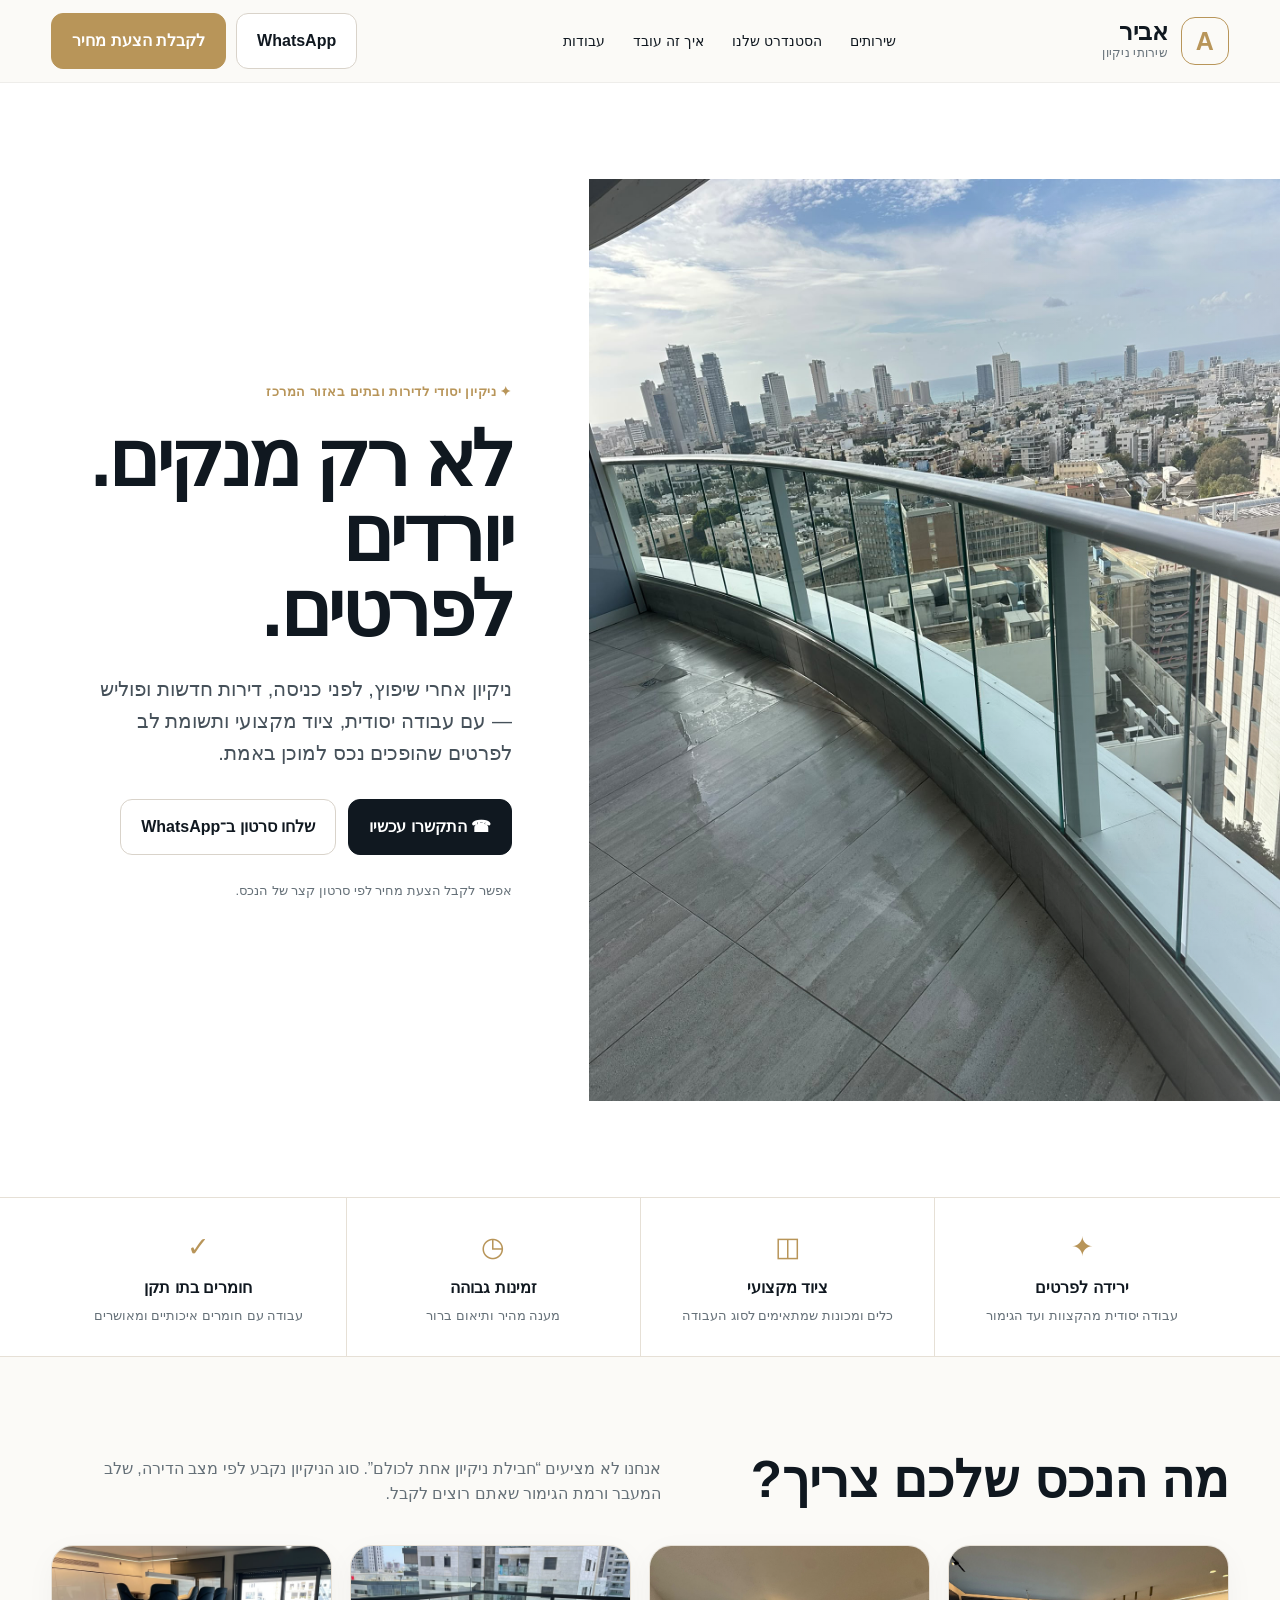
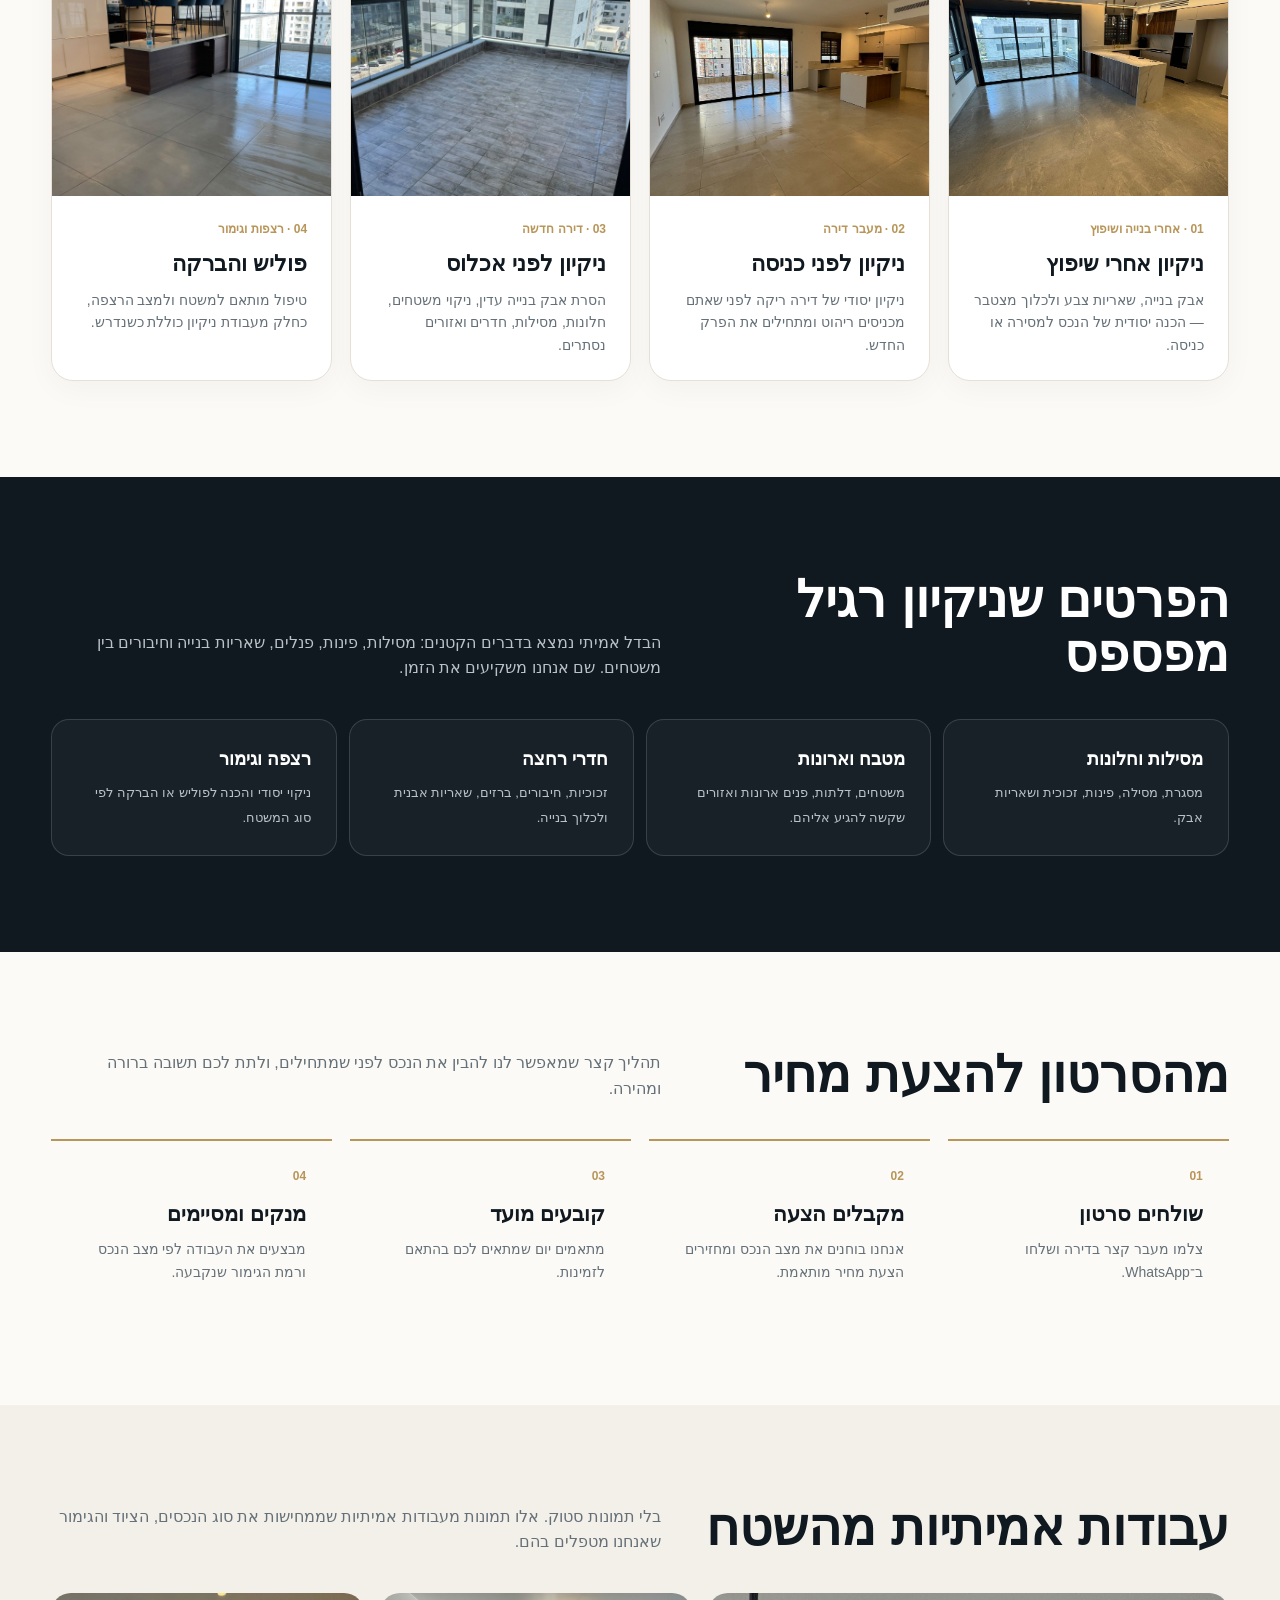
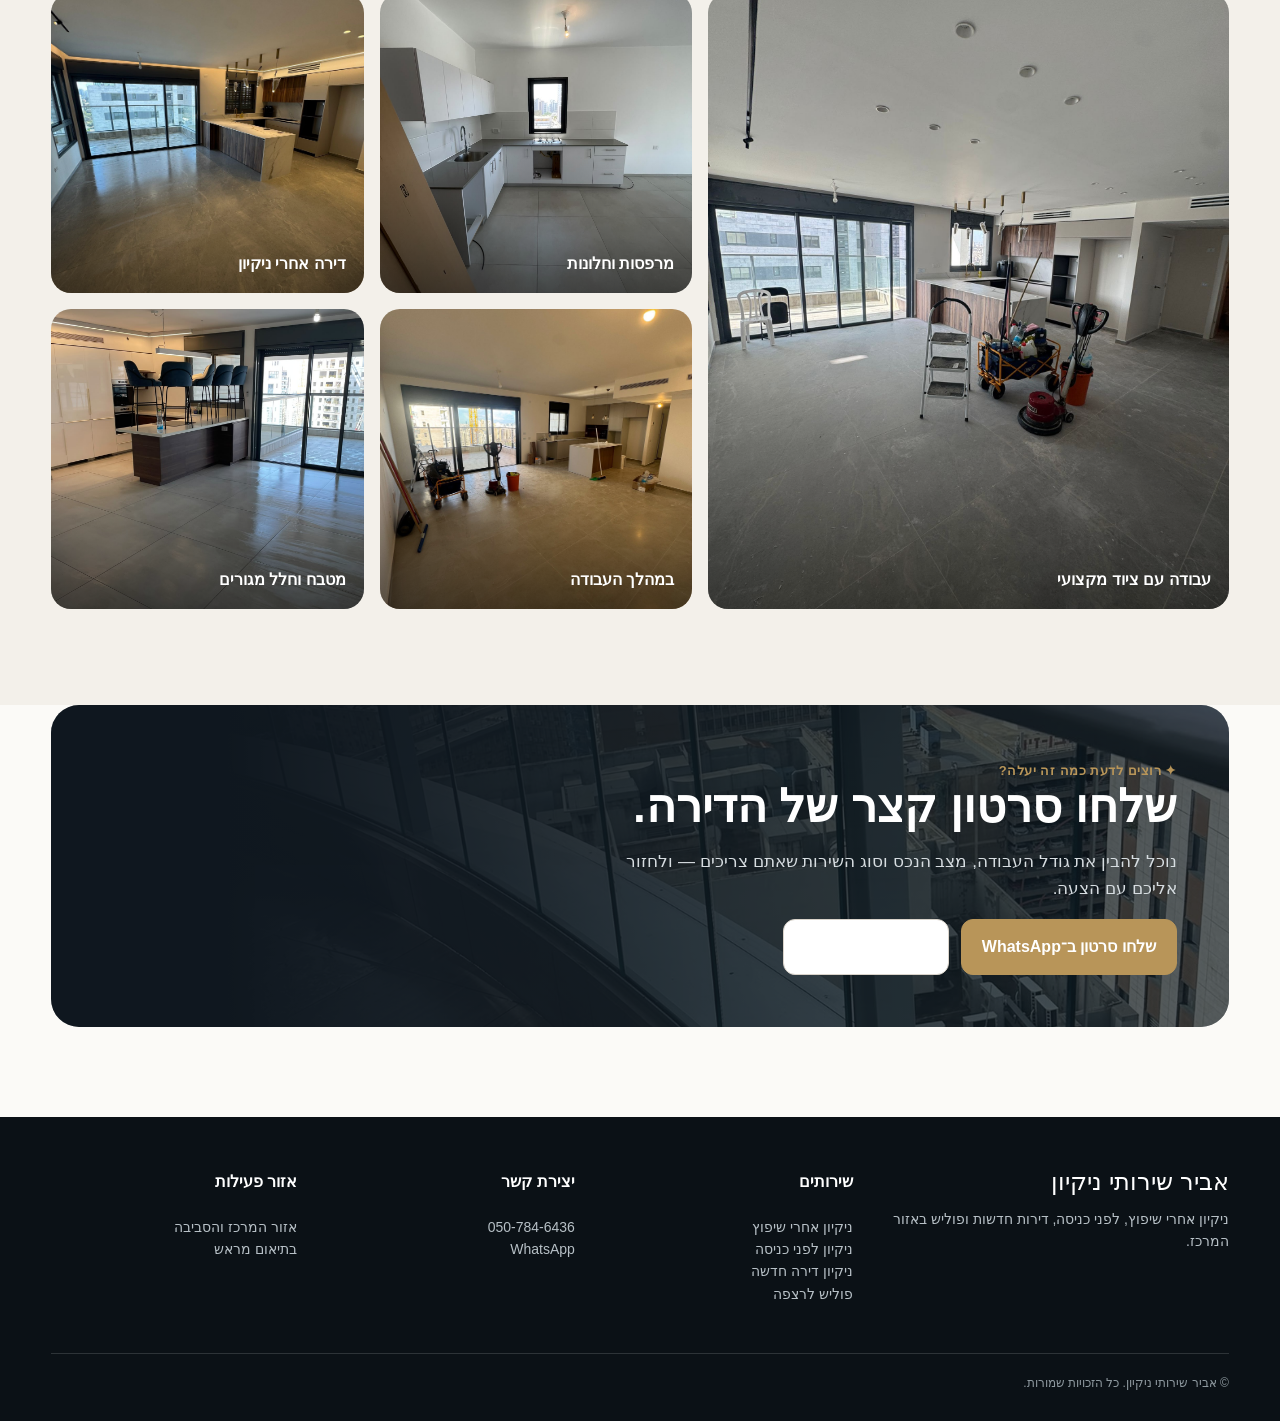
==== index.html @ 99d5434d "Add files via upload" ====
<!doctype html>
<html lang="he" dir="rtl">
<head>
<meta charset="utf-8">
<meta name="viewport" content="width=device-width, initial-scale=1">
<title>אביר שירותי ניקיון | ניקיון אחרי שיפוץ, לפני כניסה ופוליש</title>
<meta name="description" content="אביר שירותי ניקיון – ניקיון יסודי לדירות ובתים באזור המרכז. ניקיון אחרי שיפוץ, לפני כניסה, דירות חדשות ופוליש.">
<style>
:root {
  --ink:#101820;
  --muted:#657078;
  --sand:#b89559;
  --sand2:#d6bf92;
  --paper:#fbfaf7;
  --soft:#f3f0ea;
  --line:#e6e0d6;
  --white:#fff;
  --shadow:0 18px 50px rgba(15,24,32,.10);
  --radius:22px;
}
*{box-sizing:border-box}
html{scroll-behavior:smooth}
body{margin:0;font-family:Arial,"Noto Sans Hebrew",sans-serif;background:var(--paper);color:var(--ink);line-height:1.6}
a{color:inherit;text-decoration:none}
img{display:block;width:100%;height:100%;object-fit:cover}
.container{width:min(1180px,92%);margin:auto}
header{position:sticky;top:0;z-index:50;background:rgba(251,250,247,.94);backdrop-filter:blur(14px);border-bottom:1px solid rgba(0,0,0,.05)}
.nav{height:82px;display:flex;align-items:center;justify-content:space-between;gap:22px}
.brand{display:flex;align-items:center;gap:13px;font-weight:900}
.mark{width:48px;height:48px;border:1.5px solid var(--sand);border-radius:14px;display:grid;place-items:center;font-size:25px;color:var(--sand)}
.brand-title{font-size:24px;line-height:1.05}
.brand-sub{font-size:12px;color:var(--muted);font-weight:500;letter-spacing:.02em}
.links{display:flex;gap:28px;font-size:14px}
.actions{display:flex;gap:10px;align-items:center}
.btn{display:inline-flex;align-items:center;justify-content:center;gap:8px;padding:14px 20px;border-radius:12px;border:1px solid var(--ink);font-weight:800;transition:.2s;cursor:pointer}
.btn:hover{transform:translateY(-2px)}
.btn.dark{background:var(--ink);color:white}
.btn.gold{background:var(--sand);border-color:var(--sand);color:white}
.btn.light{background:white;border-color:#d9d3ca}
.hero{min-height:720px;display:grid;grid-template-columns:1.08fr .92fr;background:var(--white);overflow:hidden}
.hero-photo{position:relative;min-height:720px}
.hero-photo:after{content:"";position:absolute;inset:0;background:linear-gradient(90deg,transparent 55%,rgba(255,255,255,.25))}
.hero-copy{display:flex;align-items:center;padding:70px max(6vw,40px)}
.eyebrow{display:inline-flex;gap:8px;align-items:center;color:var(--sand);font-size:13px;font-weight:900;letter-spacing:.04em}
h1{font-size:clamp(48px,6vw,82px);line-height:.98;margin:18px 0 26px;letter-spacing:-.045em}
.hero-copy p{font-size:20px;color:#46515a;max-width:650px;margin-bottom:30px}
.hero-actions{display:flex;gap:12px;flex-wrap:wrap}
.micro{margin-top:26px;font-size:13px;color:var(--muted)}
.trust{background:white;border-top:1px solid var(--line);border-bottom:1px solid var(--line)}
.trust-grid{display:grid;grid-template-columns:repeat(4,1fr)}
.trust-item{padding:28px 22px;text-align:center;border-left:1px solid var(--line)}
.trust-item:last-child{border-left:0}
.icon{font-size:27px;color:var(--sand)}
.trust-item b{display:block;margin:6px 0 2px}
.trust-item span{font-size:13px;color:var(--muted)}
section{padding:96px 0}
.section-head{display:flex;justify-content:space-between;align-items:end;gap:30px;margin-bottom:38px}
.section-head h2{font-size:clamp(34px,4vw,54px);margin:0;line-height:1.05}
.section-head p{max-width:610px;color:var(--muted);margin:0}
.services{display:grid;grid-template-columns:repeat(4,1fr);gap:18px}
.card{background:white;border:1px solid var(--line);border-radius:var(--radius);overflow:hidden;box-shadow:0 8px 30px rgba(0,0,0,.04)}
.card-img{height:250px}
.card-body{padding:24px}
.kicker{color:var(--sand);font-size:12px;font-weight:900}
.card h3{font-size:22px;margin:7px 0 8px}
.card p{color:var(--muted);font-size:14px;margin:0}
.details{background:var(--ink);color:white}
.details .section-head p{color:#bac2c8}
.detail-grid{display:grid;grid-template-columns:repeat(4,1fr);gap:12px}
.detail{padding:25px;border:1px solid rgba(255,255,255,.14);border-radius:18px;background:rgba(255,255,255,.04)}
.detail b{display:block;font-size:18px;margin-bottom:5px}
.detail span{color:#bac2c8;font-size:13px}
.process-grid{display:grid;grid-template-columns:repeat(4,1fr);gap:18px}
.step{padding:26px;border-top:2px solid var(--sand)}
.num{font-size:12px;color:var(--sand);font-weight:900}
.step h3{margin:10px 0 8px;font-size:21px}
.step p{color:var(--muted);font-size:14px;margin:0}
.work{background:var(--soft)}
.gallery{display:grid;grid-template-columns:1.25fr .75fr .75fr;grid-template-rows:300px 300px;gap:16px}
.g{overflow:hidden;border-radius:20px;position:relative}
.g.big{grid-row:1/3}
.g:after{content:"";position:absolute;inset:auto 0 0 0;height:46%;background:linear-gradient(transparent,rgba(0,0,0,.5))}
.cap{position:absolute;bottom:16px;right:18px;color:white;z-index:2;font-weight:800}
.quote{padding:0}
.cta{margin:0 auto 90px;width:min(1180px,92%);min-height:320px;border-radius:28px;overflow:hidden;position:relative;display:flex;align-items:center;background:var(--ink);color:white}
.cta-bg{position:absolute;inset:0;opacity:.36}
.cta-bg:after{content:"";position:absolute;inset:0;background:linear-gradient(90deg,var(--ink) 15%,rgba(16,24,32,.55),rgba(16,24,32,.15))}
.cta-content{position:relative;z-index:2;padding:52px;max-width:680px}
.cta h2{font-size:46px;line-height:1.05;margin:0 0 14px}
.cta p{color:#d7dde1;font-size:17px}
footer{background:#0b1116;color:white;padding:52px 0 28px}
.footer-grid{display:grid;grid-template-columns:1.4fr repeat(3,1fr);gap:32px}
footer h4{margin-top:0}
footer p,footer a{color:#b7c0c6;font-size:14px}
.copy{border-top:1px solid rgba(255,255,255,.14);margin-top:34px;padding-top:20px;color:#8e999f;font-size:12px}
.mobile-bar{display:none}
@media(max-width:900px){
  .links{display:none}
  .actions .btn.light{display:none}
  .hero{grid-template-columns:1fr}
  .hero-photo{min-height:47vh;order:1}
  .hero-copy{order:2;padding:42px 5% 55px}
  h1{font-size:54px}
  .trust-grid,.services,.detail-grid,.process-grid{grid-template-columns:1fr 1fr}
  .gallery{grid-template-columns:1fr 1fr;grid-template-rows:270px 220px 220px}
  .g.big{grid-column:1/3;grid-row:auto}
  .footer-grid{grid-template-columns:1fr 1fr}
}
@media(max-width:620px){
  .nav{height:70px}
  .brand-title{font-size:20px}
  .actions{display:none}
  .trust-grid,.services,.detail-grid,.process-grid{grid-template-columns:1fr}
  .section-head{display:block}
  .section-head p{margin-top:12px}
  section{padding:70px 0}
  .gallery{display:grid;grid-template-columns:1fr;grid-template-rows:repeat(5,250px)}
  .g.big{grid-column:auto}
  .cta{margin-bottom:70px}
  .cta-content{padding:34px 25px}
  .cta h2{font-size:38px}
  .footer-grid{grid-template-columns:1fr}
  .mobile-bar{display:grid;grid-template-columns:1fr 1fr;position:fixed;z-index:100;bottom:0;left:0;right:0;background:white;padding:9px;gap:8px;box-shadow:0 -10px 30px rgba(0,0,0,.12)}
  .mobile-bar .btn{padding:12px 8px}
  body{padding-bottom:72px}
}
</style>
</head>
<body>
<header>
  <div class="container nav">
    <a class="brand" href="#">
      <div class="mark">A</div>
      <div><div class="brand-title">אביר</div><div class="brand-sub">שירותי ניקיון</div></div>
    </a>
    <nav class="links">
      <a href="#services">שירותים</a>
      <a href="#standard">הסטנדרט שלנו</a>
      <a href="#process">איך זה עובד</a>
      <a href="#work">עבודות</a>
    </nav>
    <div class="actions">
      <a class="btn light" href="https://wa.me/972507846436?text=שלום,%20אשמח%20לקבל%20הצעת%20מחיר%20לניקיון">WhatsApp</a>
      <a class="btn gold" href="tel:+972507846436">לקבלת הצעת מחיר</a>
    </div>
  </div>
</header>

<main>
<section class="hero">
  <div class="hero-photo"><img src="[data-uri]" alt="ניקיון מרפסת לאחר עבודה"></div>
  <div class="hero-copy">
    <div>
      <div class="eyebrow">✦ ניקיון יסודי לדירות ובתים באזור המרכז</div>
      <h1>לא רק מנקים.<br>יורדים לפרטים.</h1>
      <p>ניקיון אחרי שיפוץ, לפני כניסה, דירות חדשות ופוליש — עם עבודה יסודית, ציוד מקצועי ותשומת לב לפרטים שהופכים נכס למוכן באמת.</p>
      <div class="hero-actions">
        <a class="btn dark" href="tel:+972507846436">☎ התקשרו עכשיו</a>
        <a class="btn light" href="https://wa.me/972507846436?text=שלום,%20אשמח%20לקבל%20הצעת%20מחיר%20לניקיון">שלחו סרטון ב־WhatsApp</a>
      </div>
      <div class="micro">אפשר לקבל הצעת מחיר לפי סרטון קצר של הנכס.</div>
    </div>
  </div>
</section>

<div class="trust">
  <div class="container trust-grid">
    <div class="trust-item"><div class="icon">✦</div><b>ירידה לפרטים</b><span>עבודה יסודית מהקצוות ועד הגימור</span></div>
    <div class="trust-item"><div class="icon">◫</div><b>ציוד מקצועי</b><span>כלים ומכונות שמתאימים לסוג העבודה</span></div>
    <div class="trust-item"><div class="icon">◷</div><b>זמינות גבוהה</b><span>מענה מהיר ותיאום ברור</span></div>
    <div class="trust-item"><div class="icon">✓</div><b>חומרים בתו תקן</b><span>עבודה עם חומרים איכותיים ומאושרים</span></div>
  </div>
</div>

<section id="services">
  <div class="container">
    <div class="section-head">
      <h2>מה הנכס שלכם צריך?</h2>
      <p>אנחנו לא מציעים “חבילת ניקיון אחת לכולם”. סוג הניקיון נקבע לפי מצב הדירה, שלב המעבר ורמת הגימור שאתם רוצים לקבל.</p>
    </div>
    <div class="services">
      <article class="card"><div class="card-img"><img src="[data-uri]" alt=""></div><div class="card-body"><div class="kicker">01 · אחרי בנייה ושיפוץ</div><h3>ניקיון אחרי שיפוץ</h3><p>אבק בנייה, שאריות צבע ולכלוך מצטבר — הכנה יסודית של הנכס למסירה או כניסה.</p></div></article>
      <article class="card"><div class="card-img"><img src="[data-uri]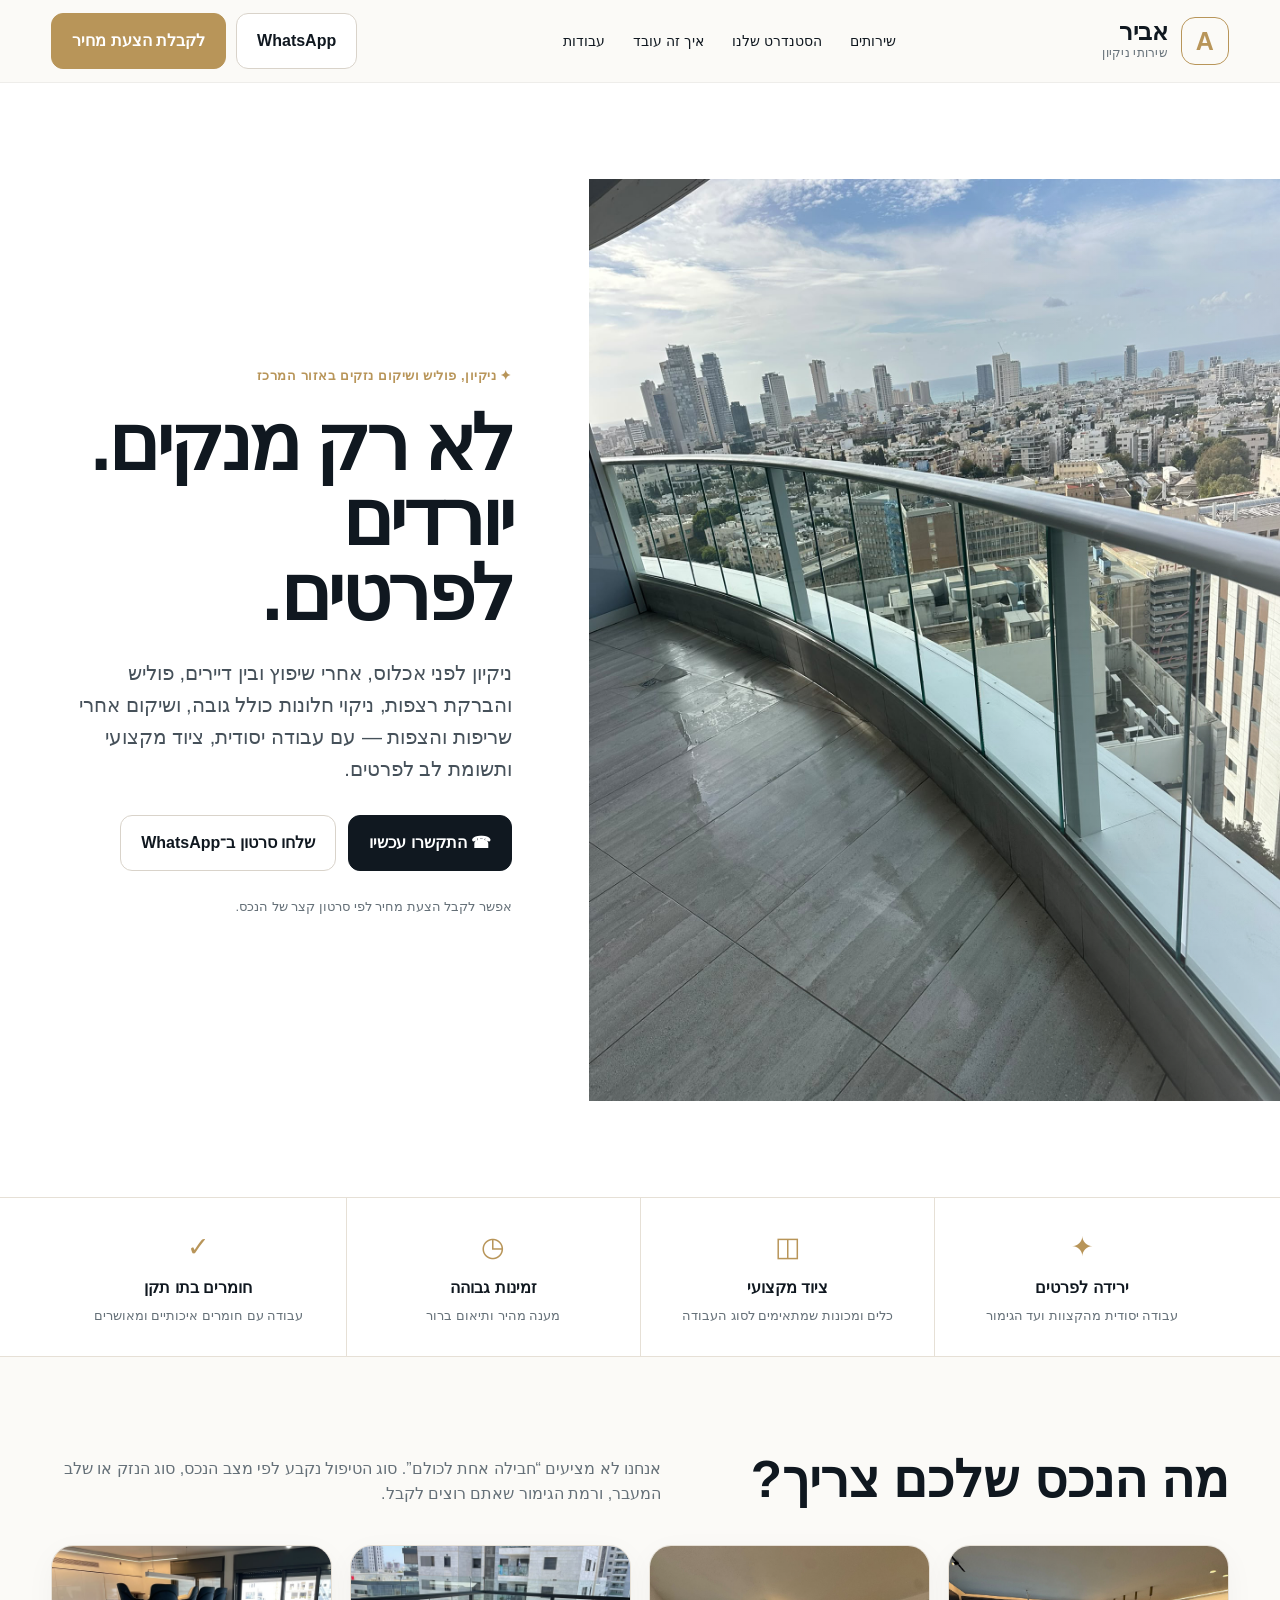
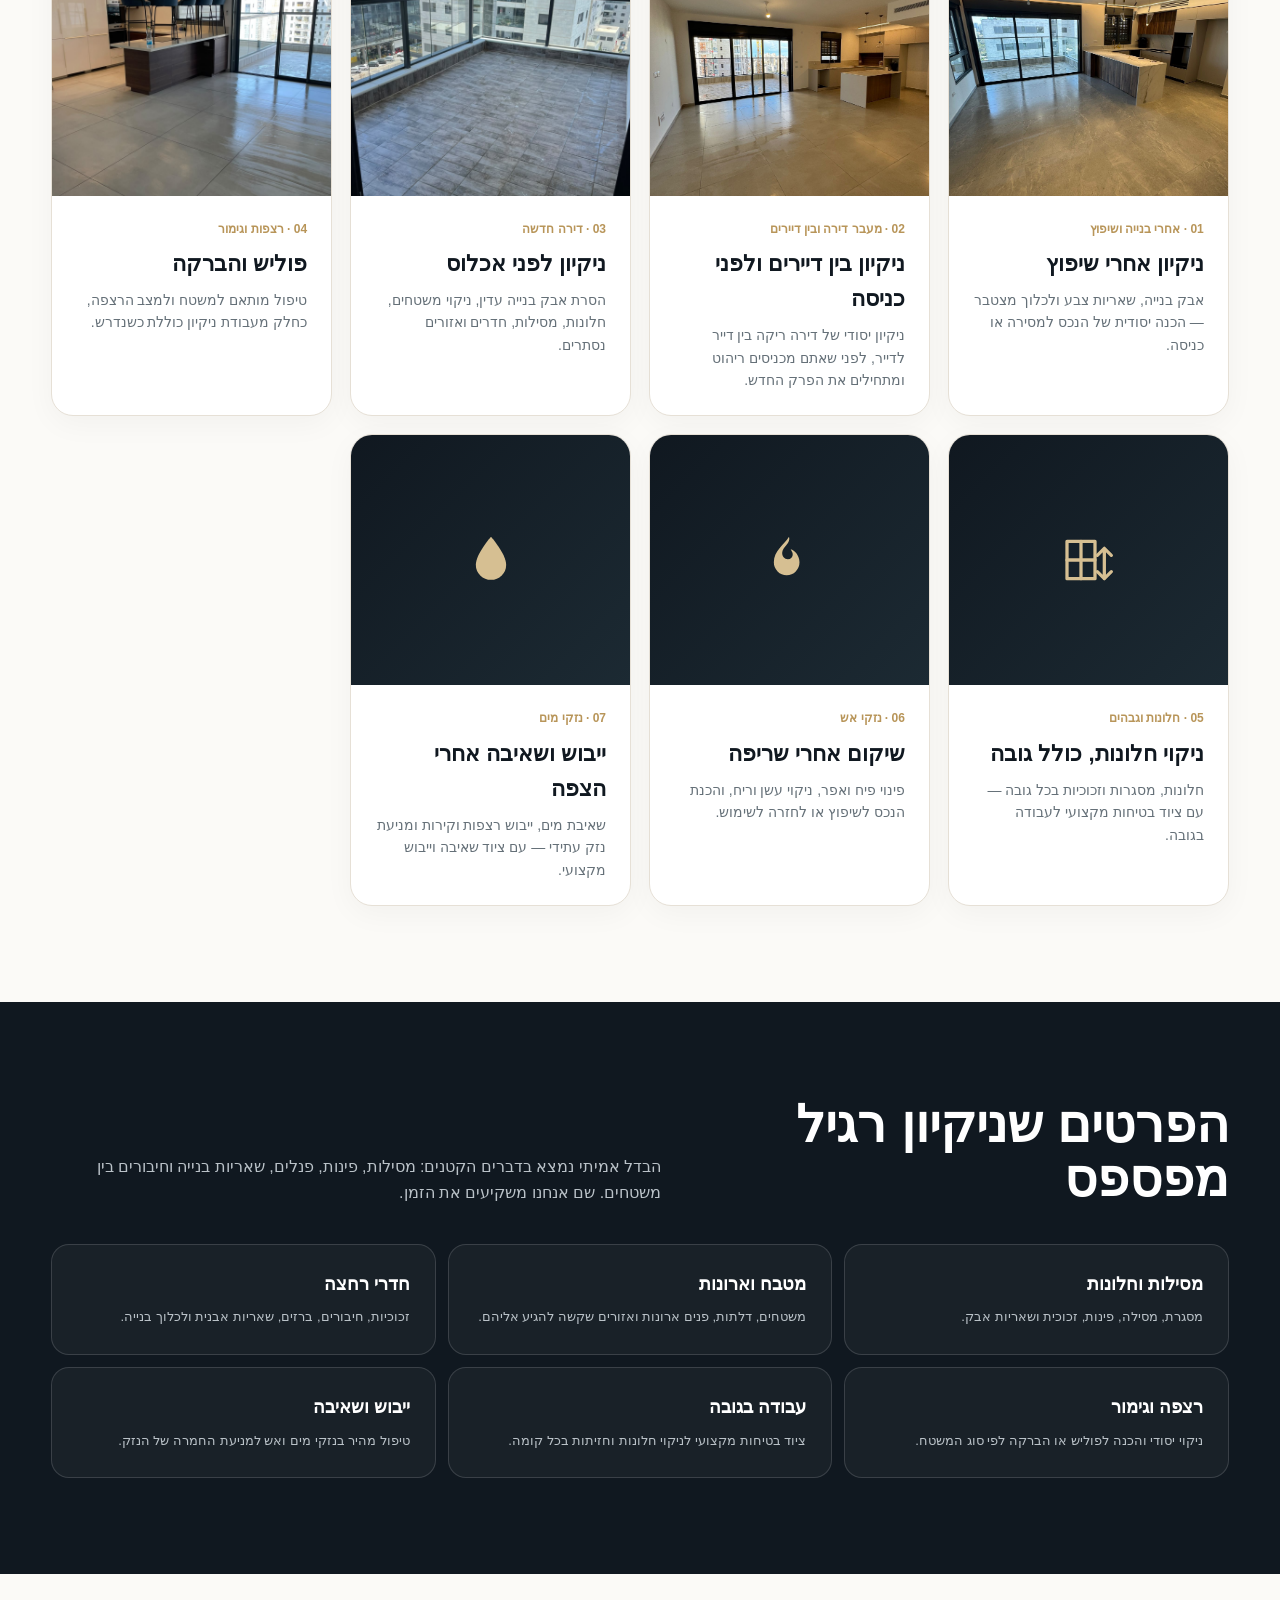
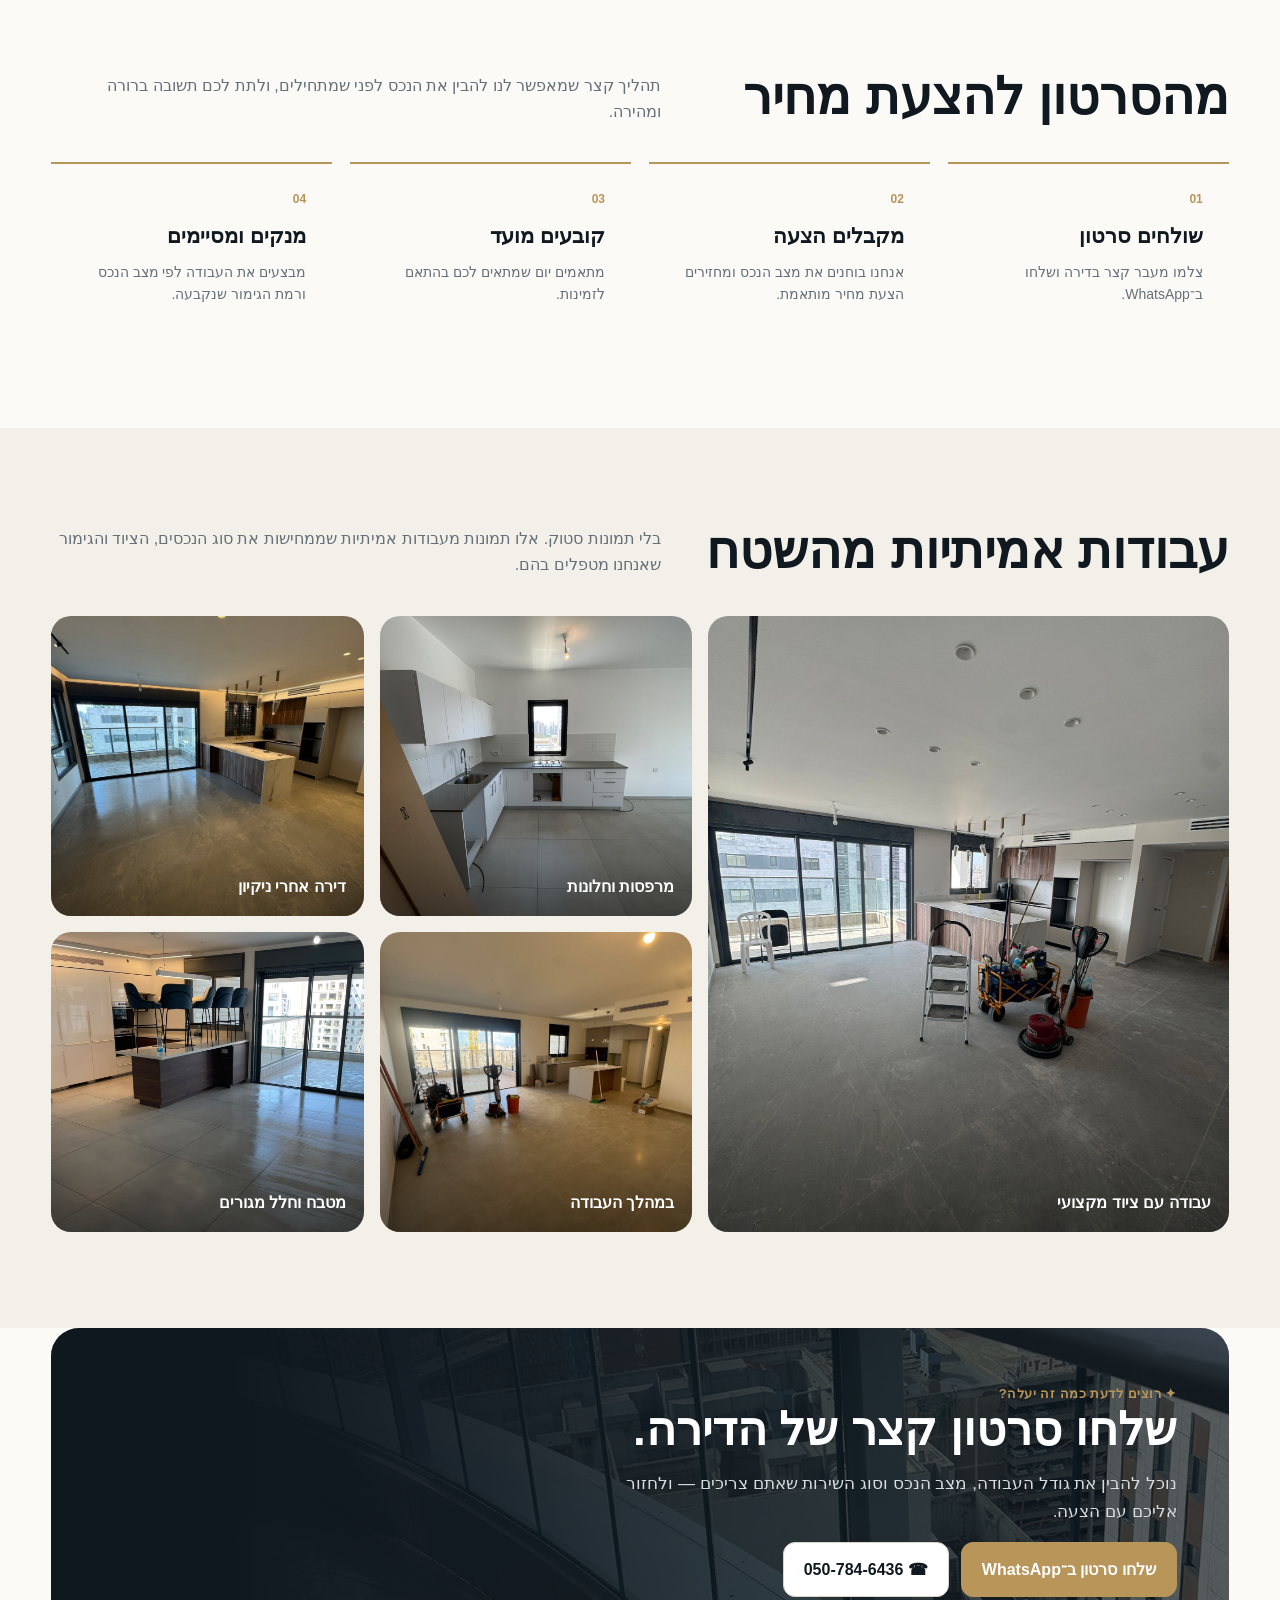
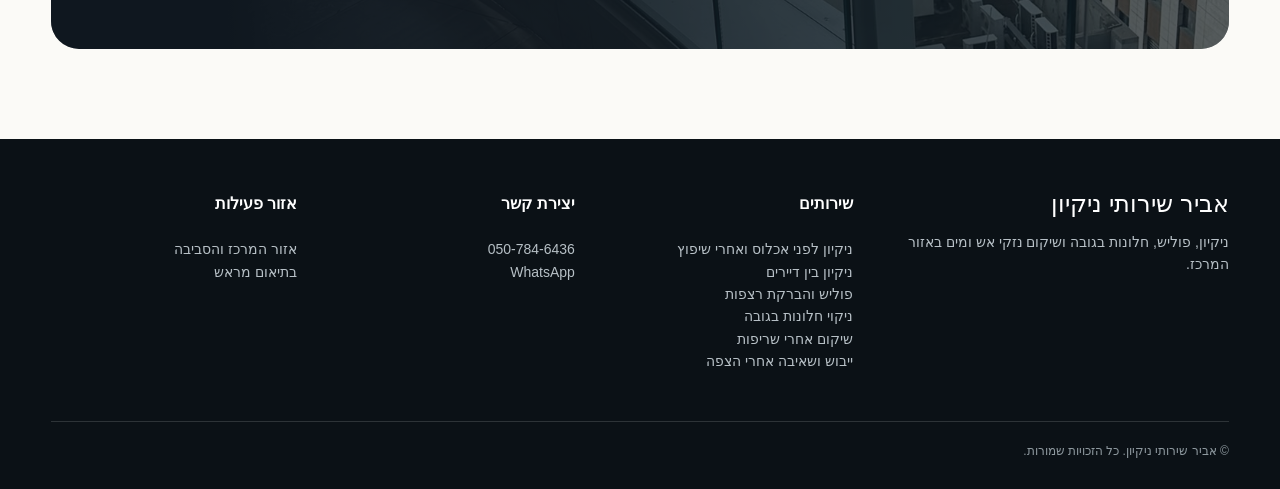
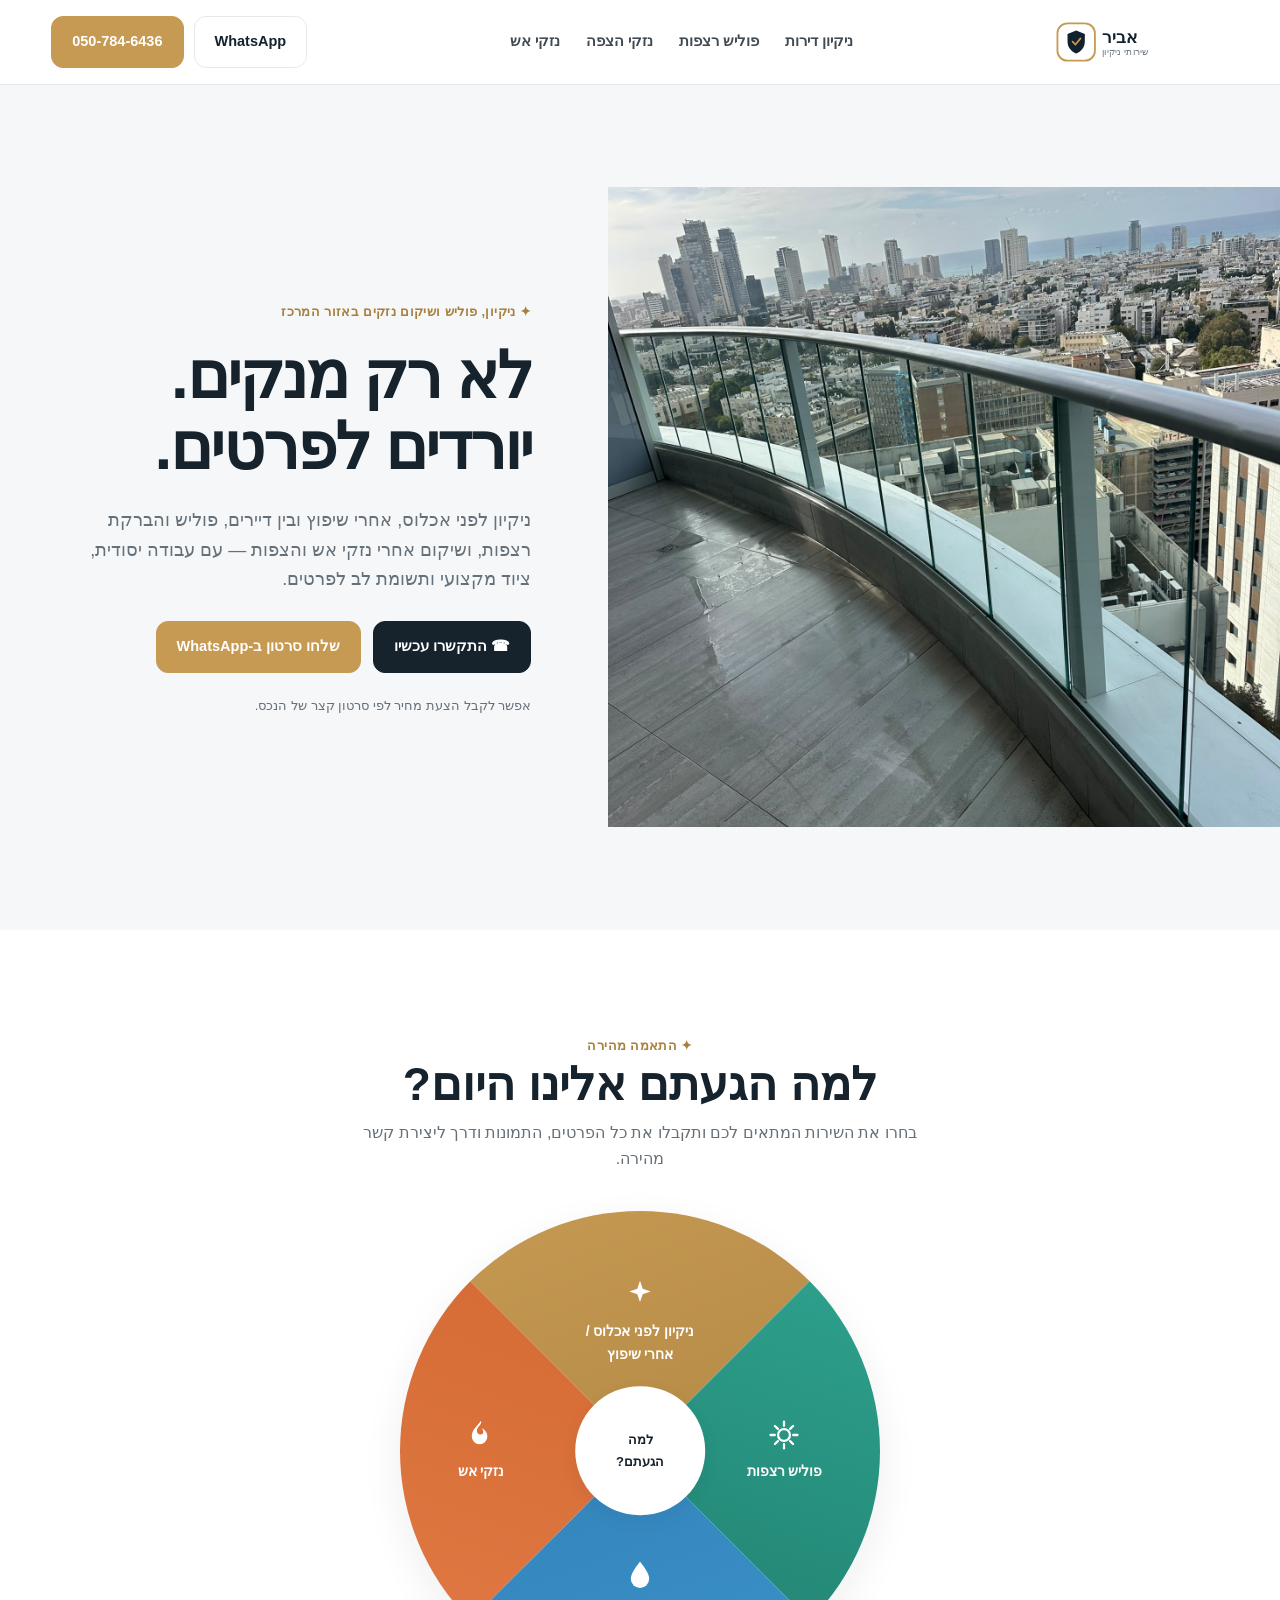
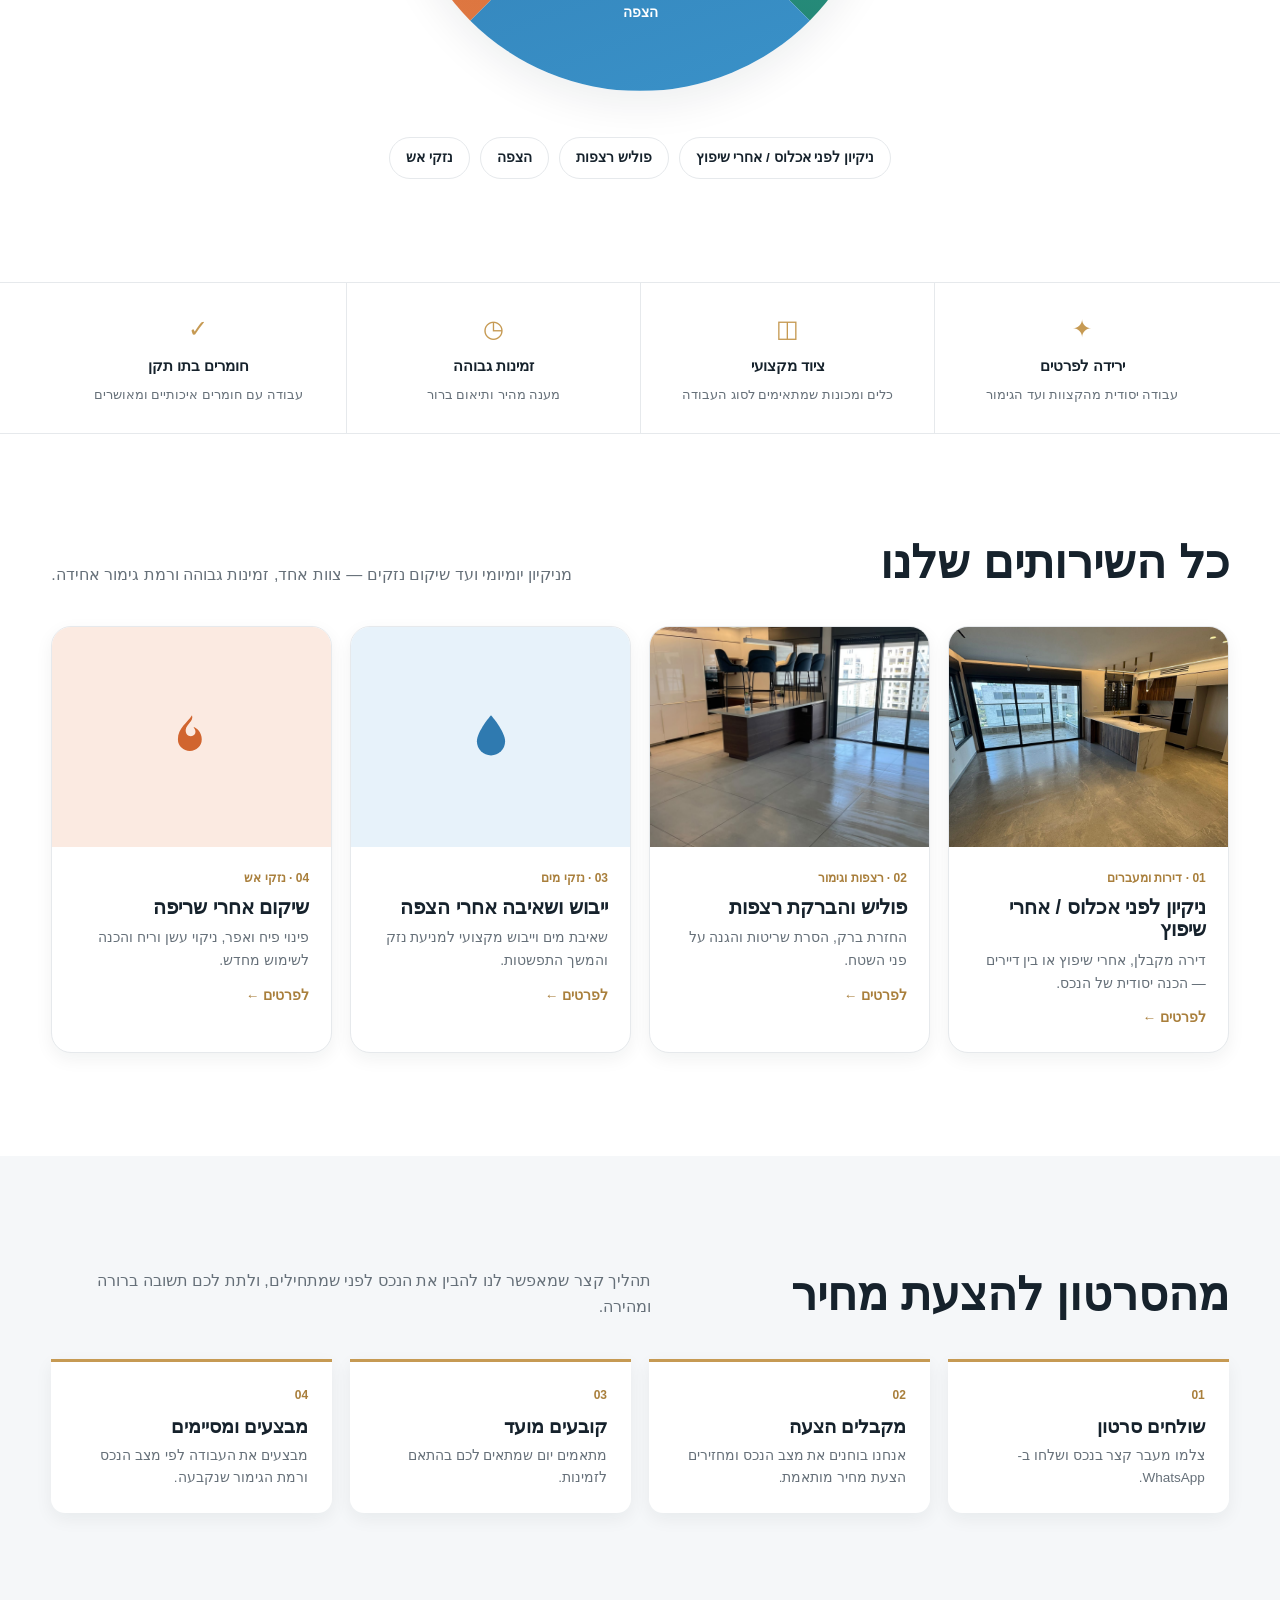
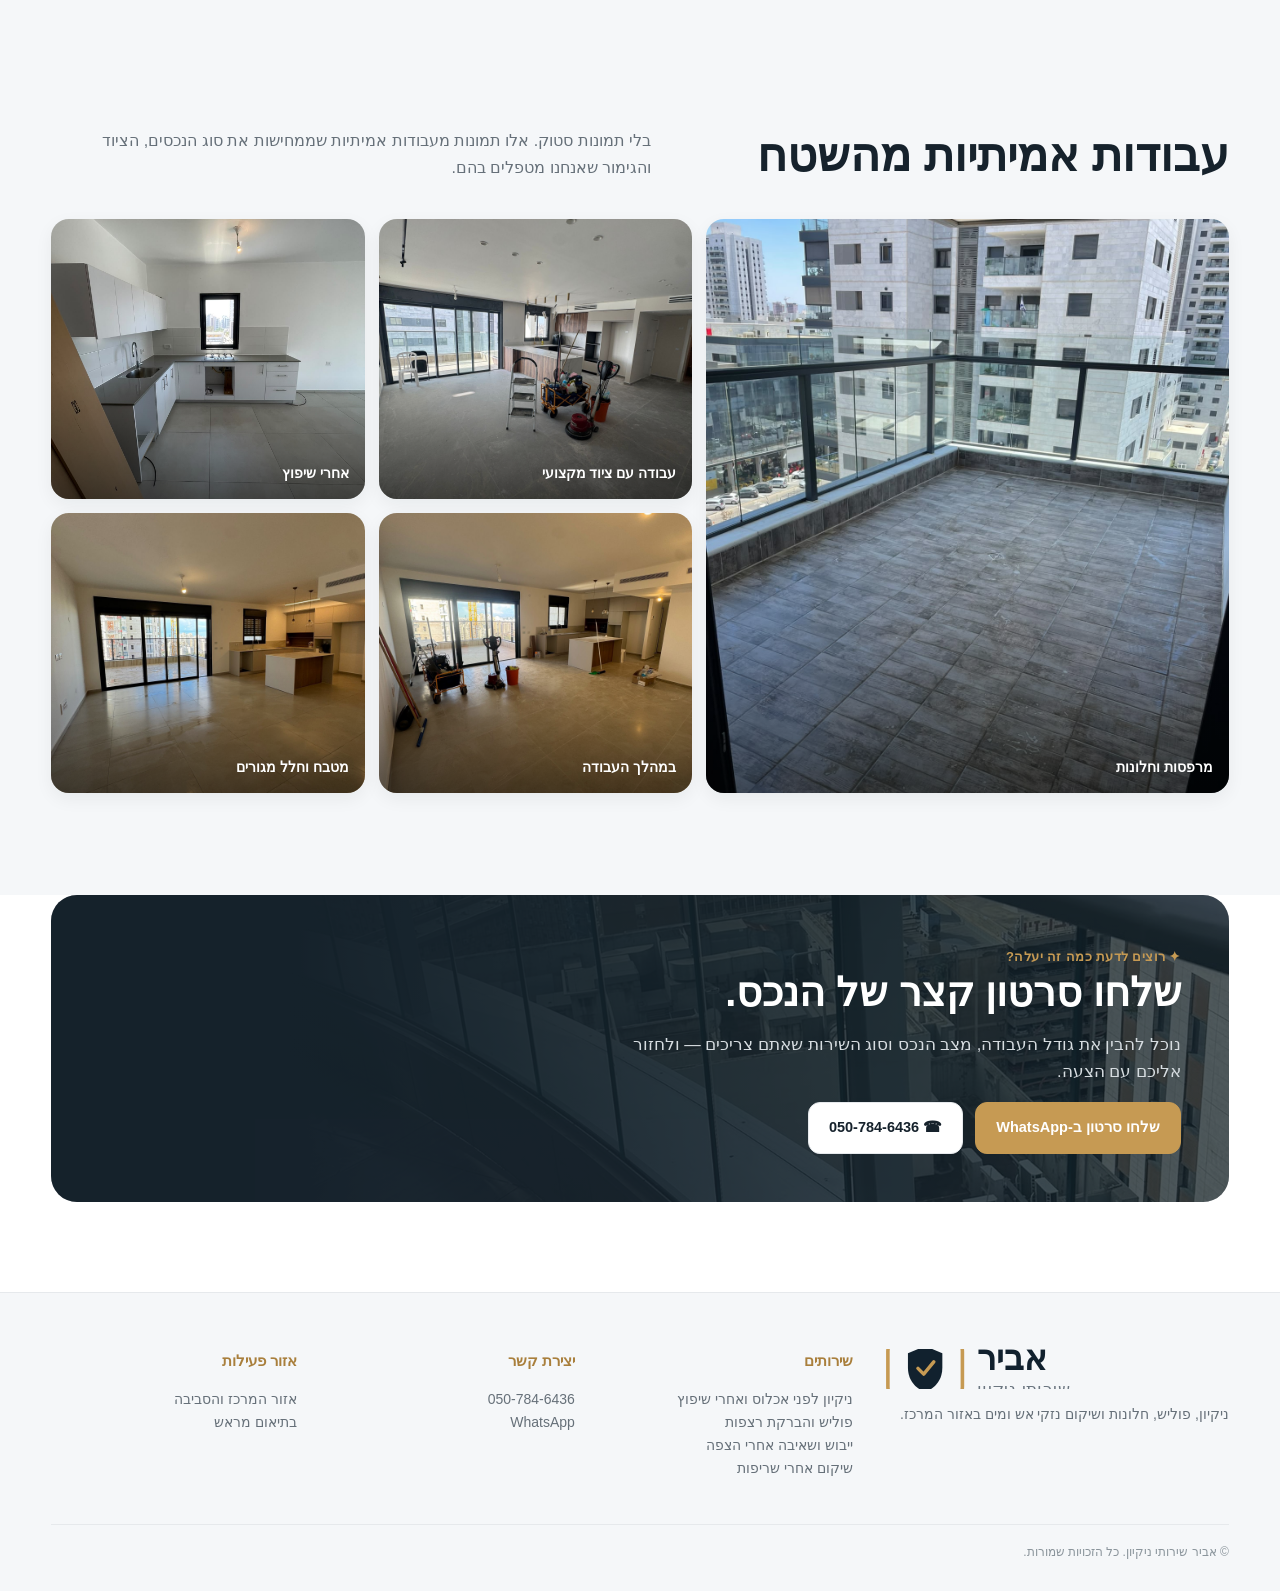
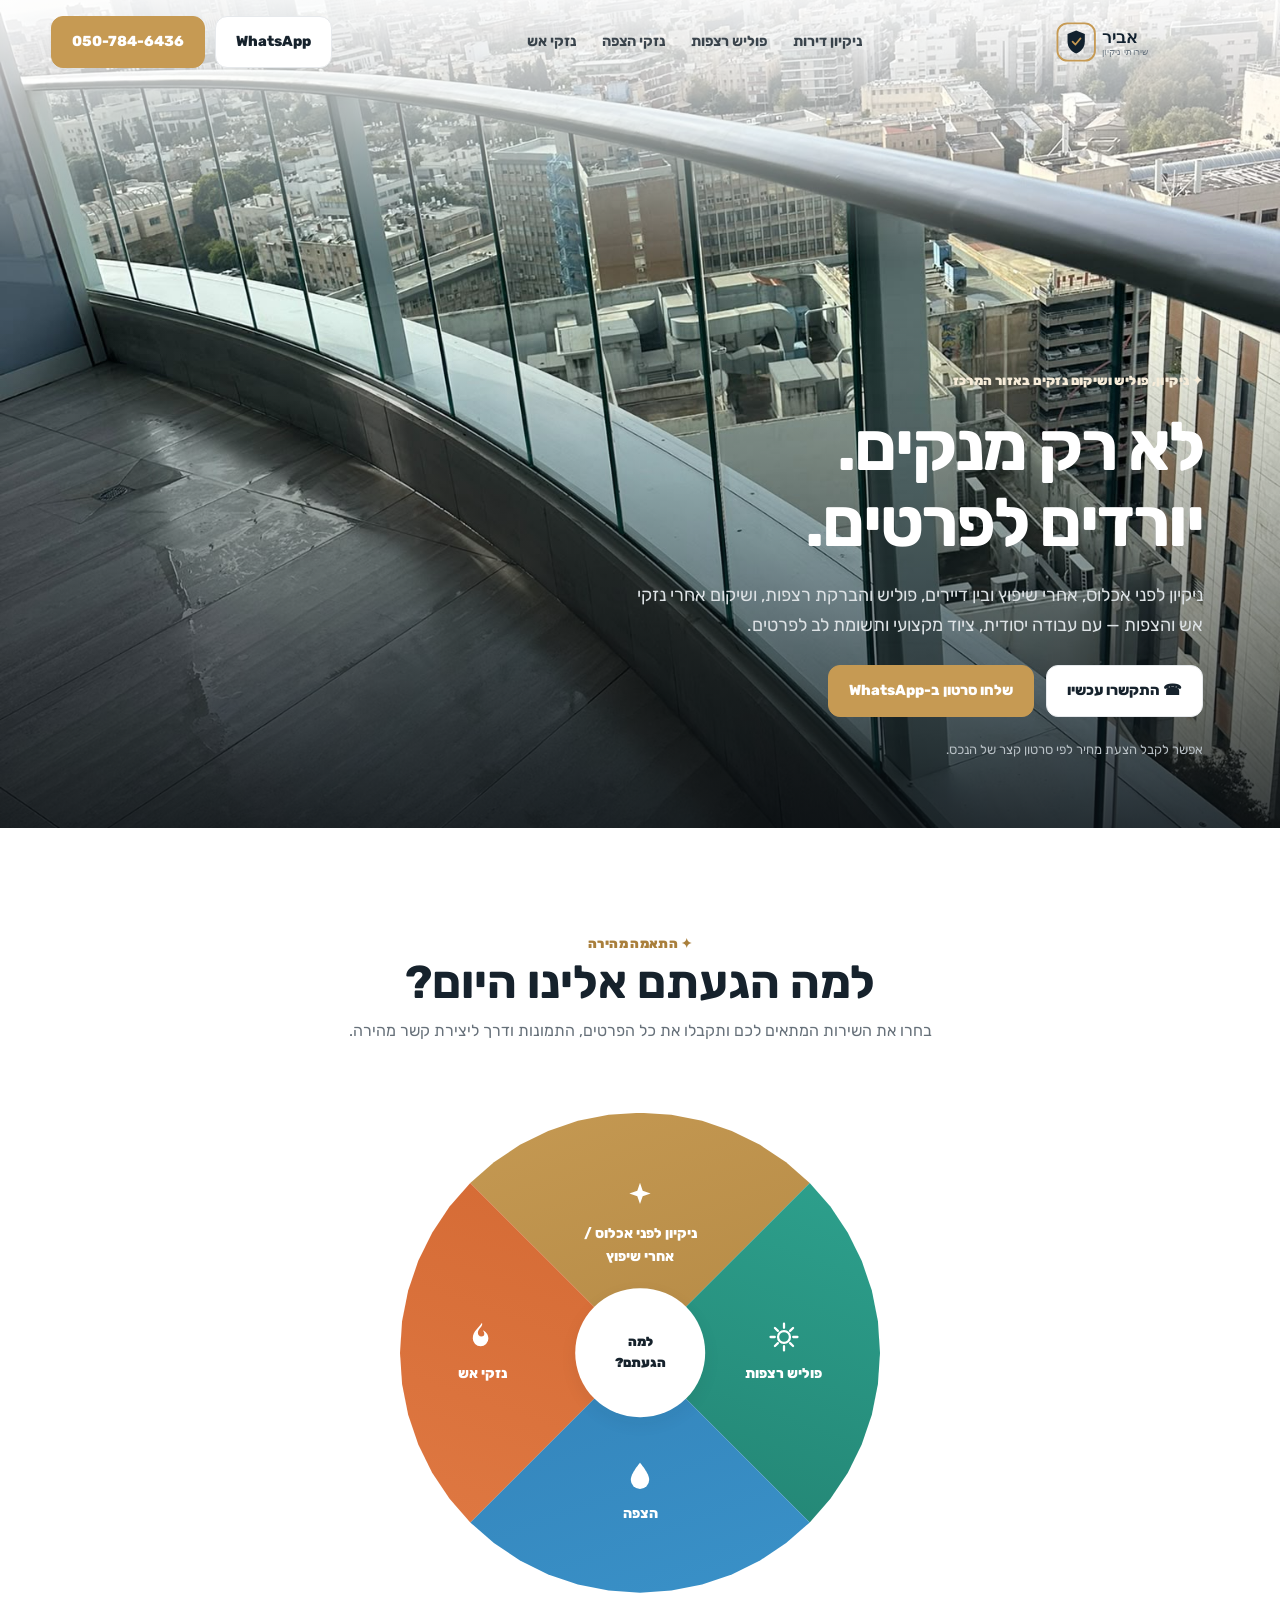
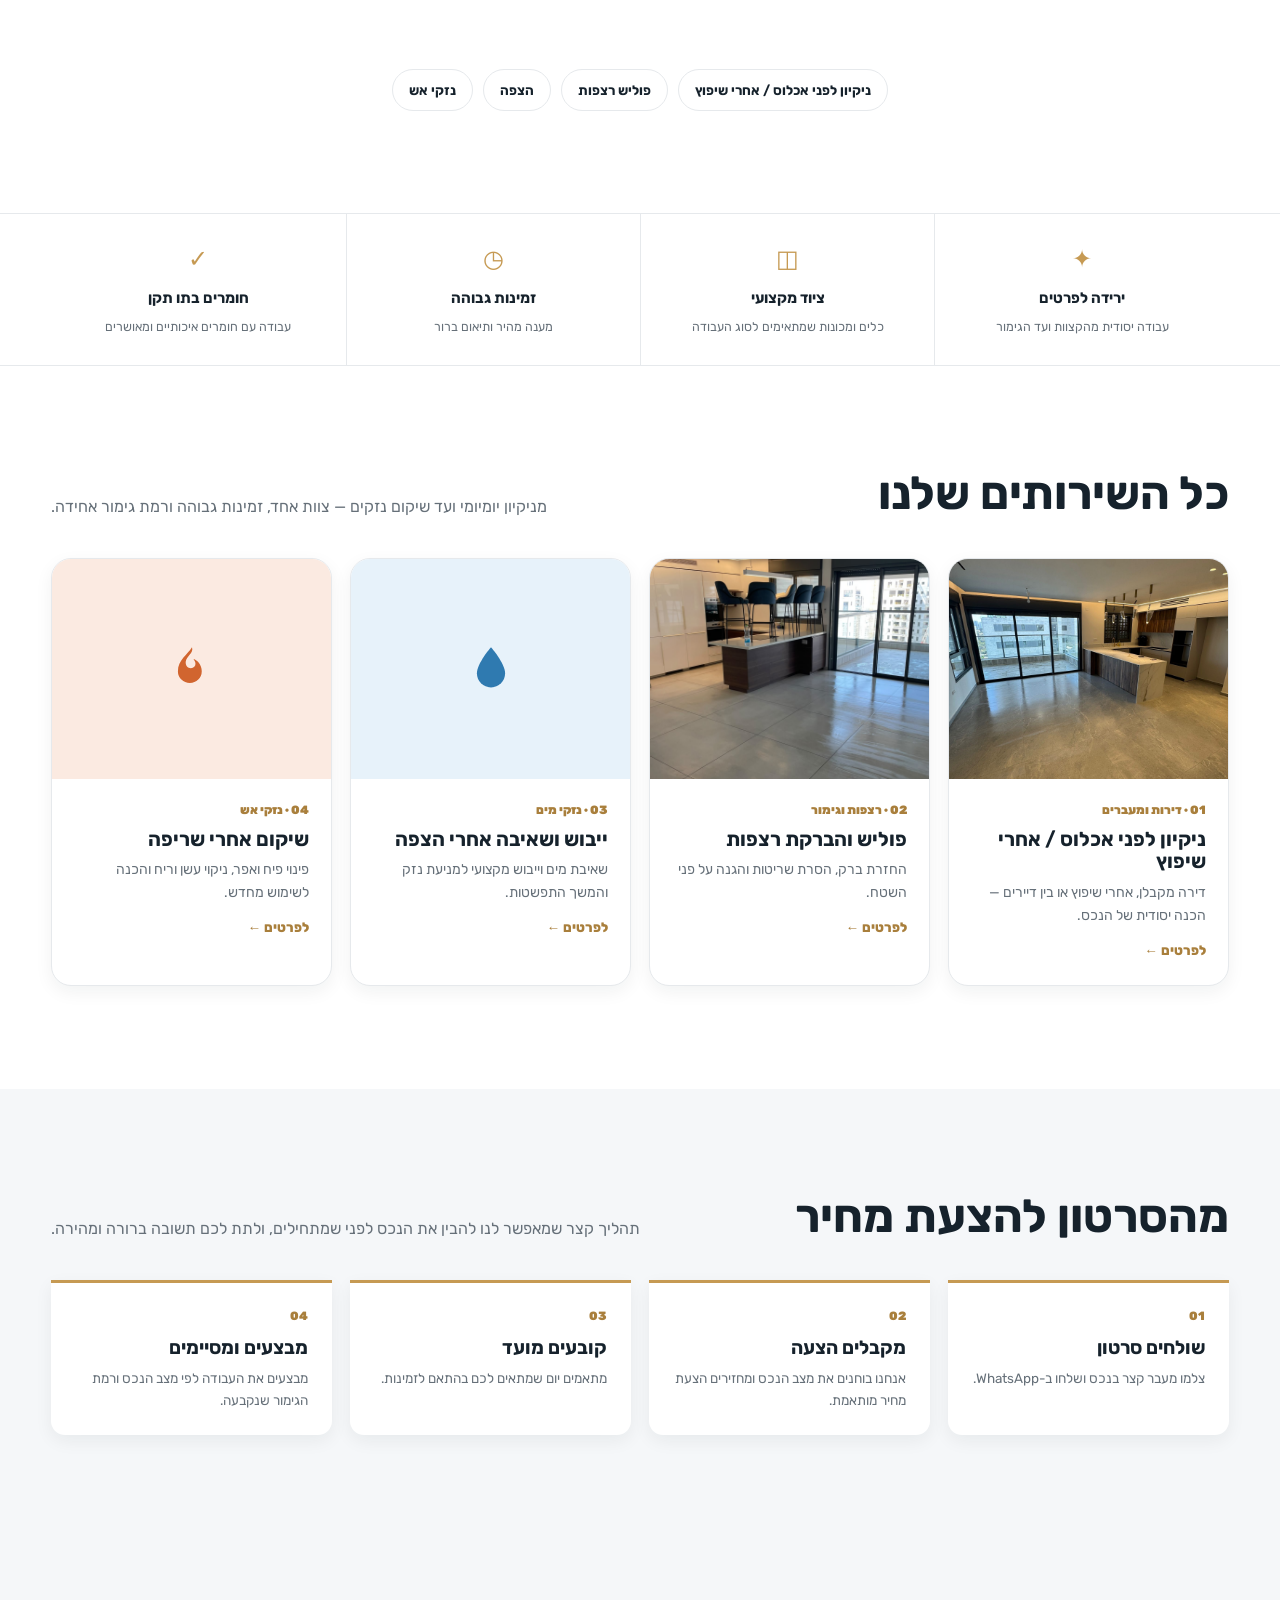
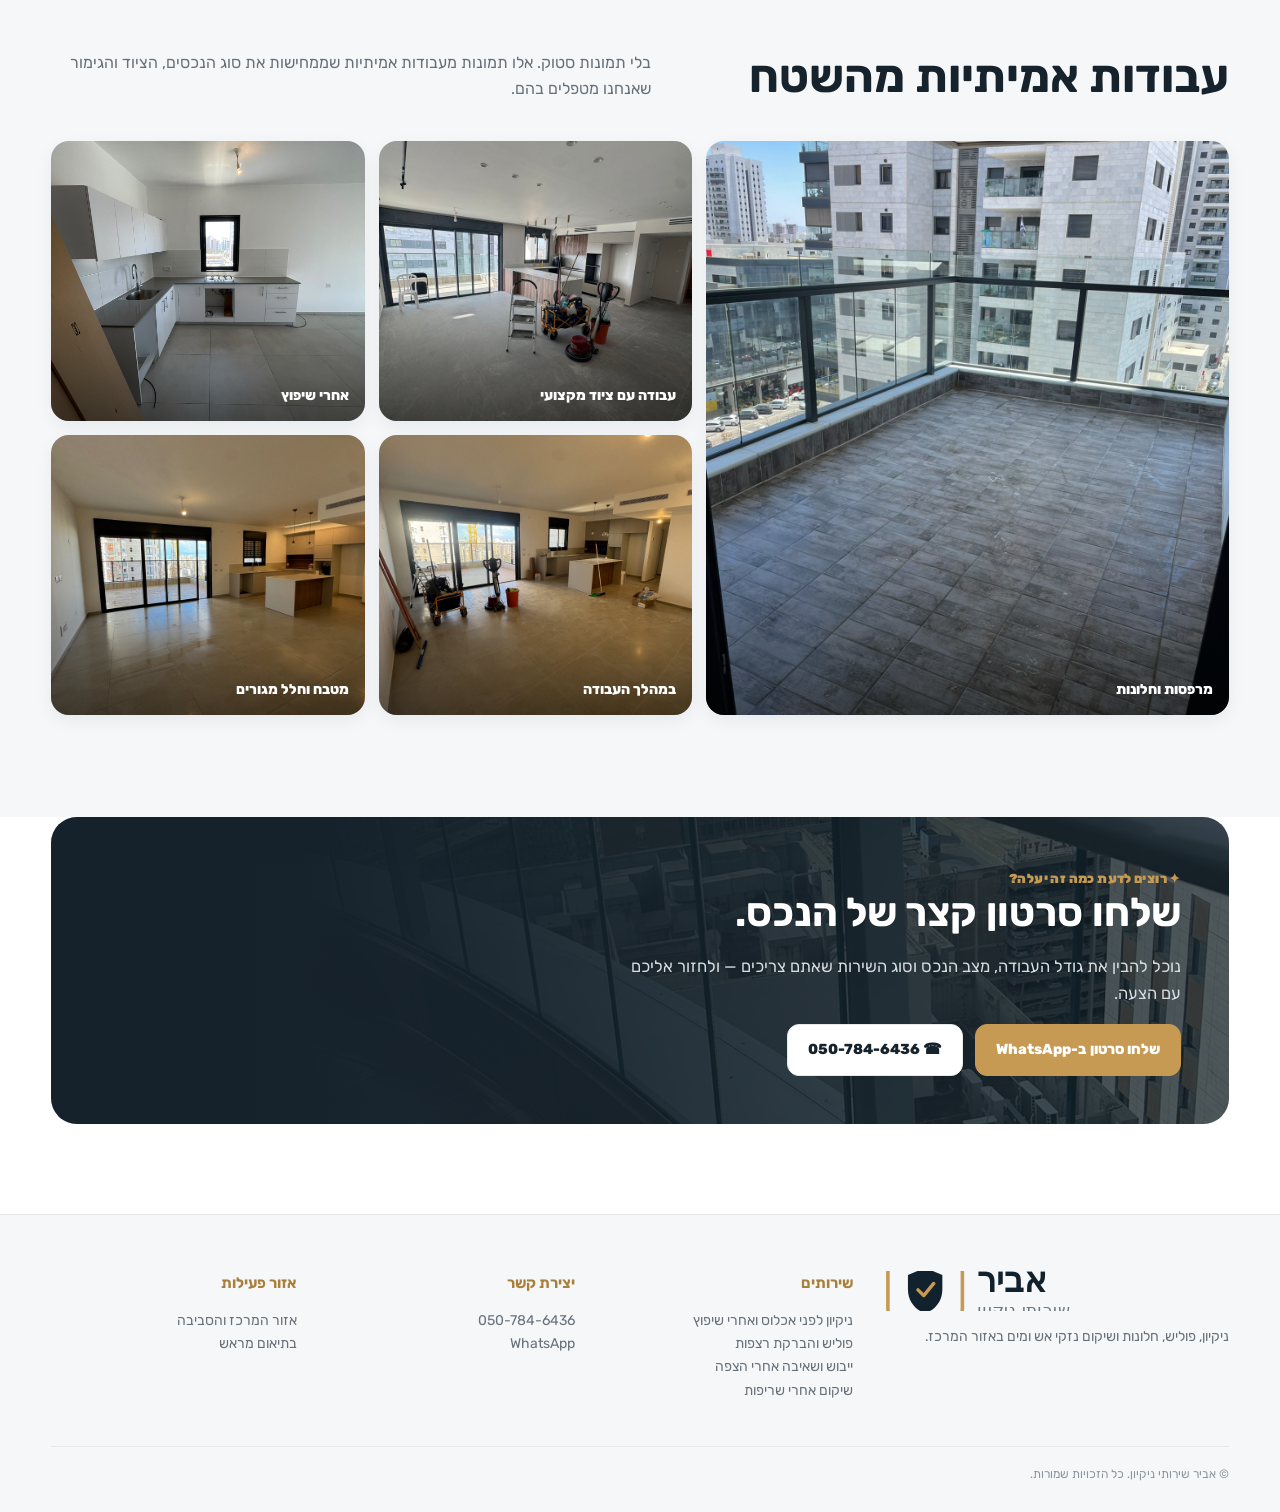
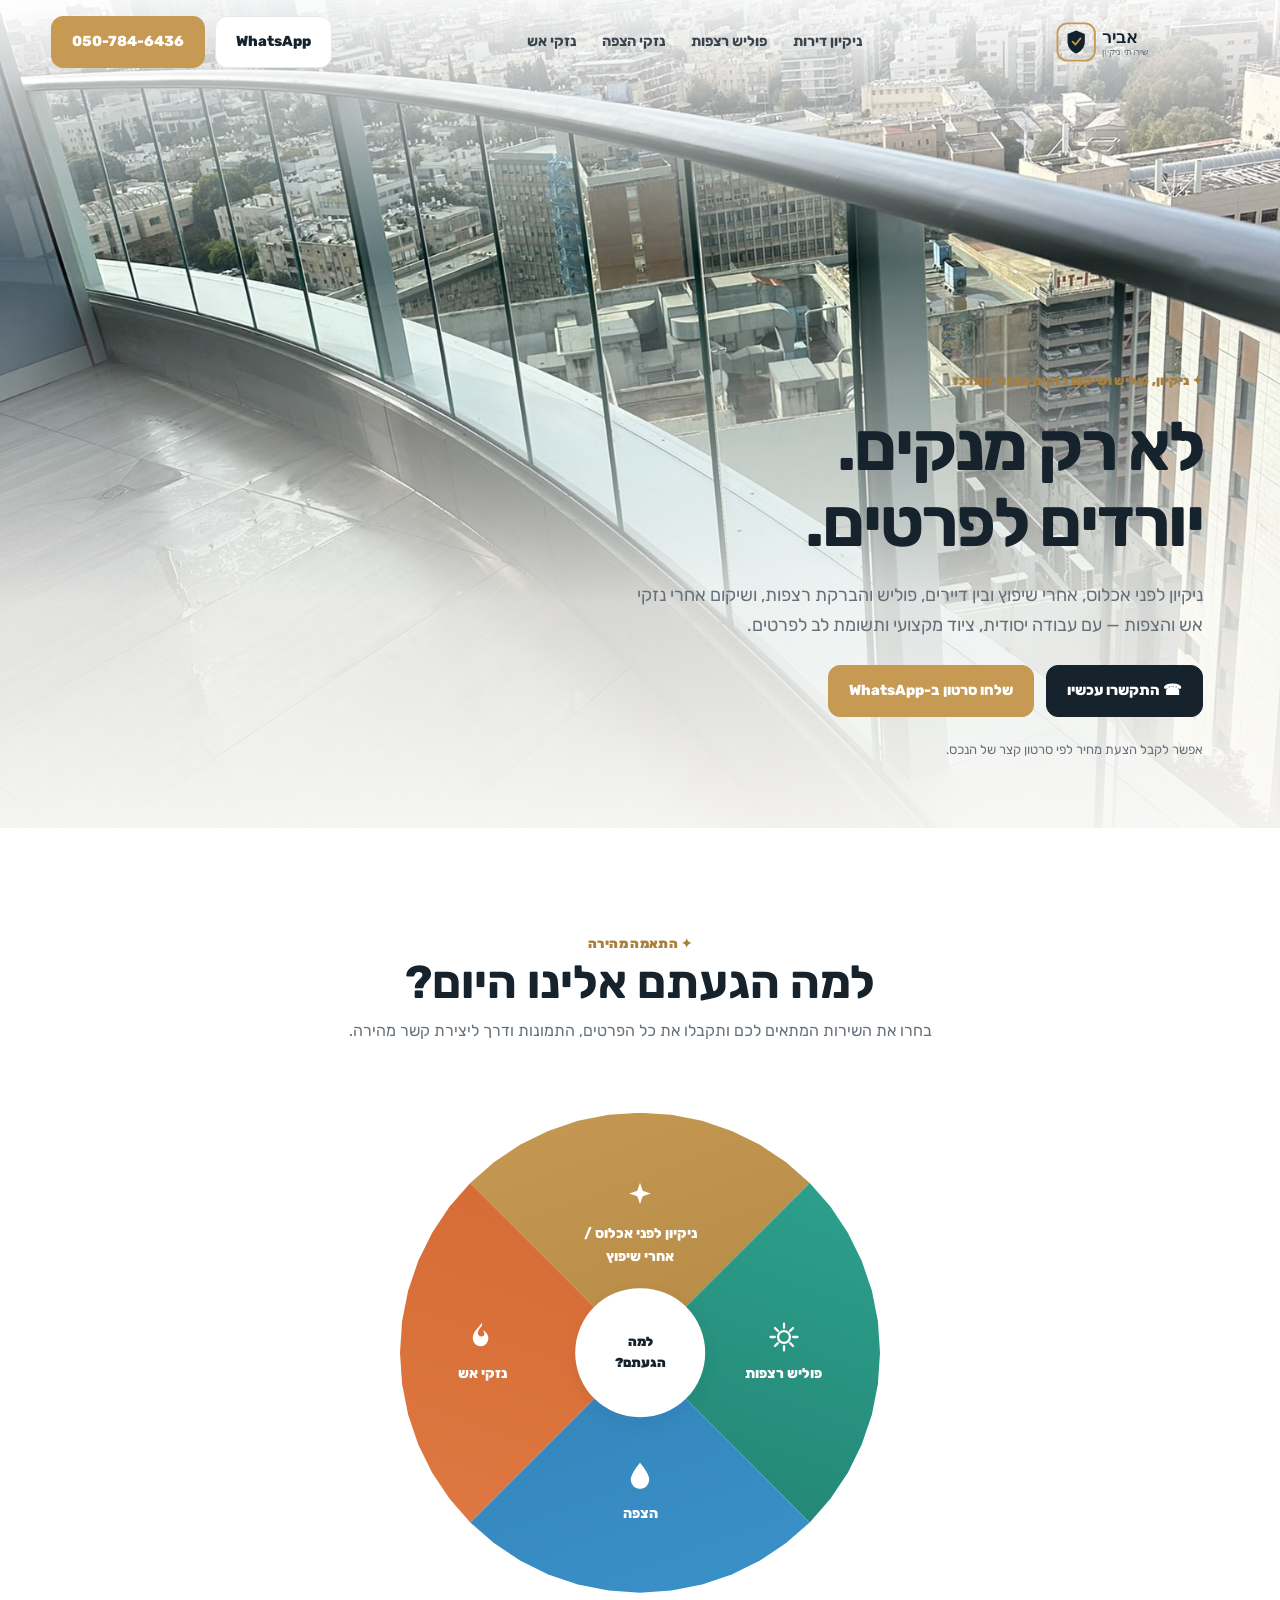
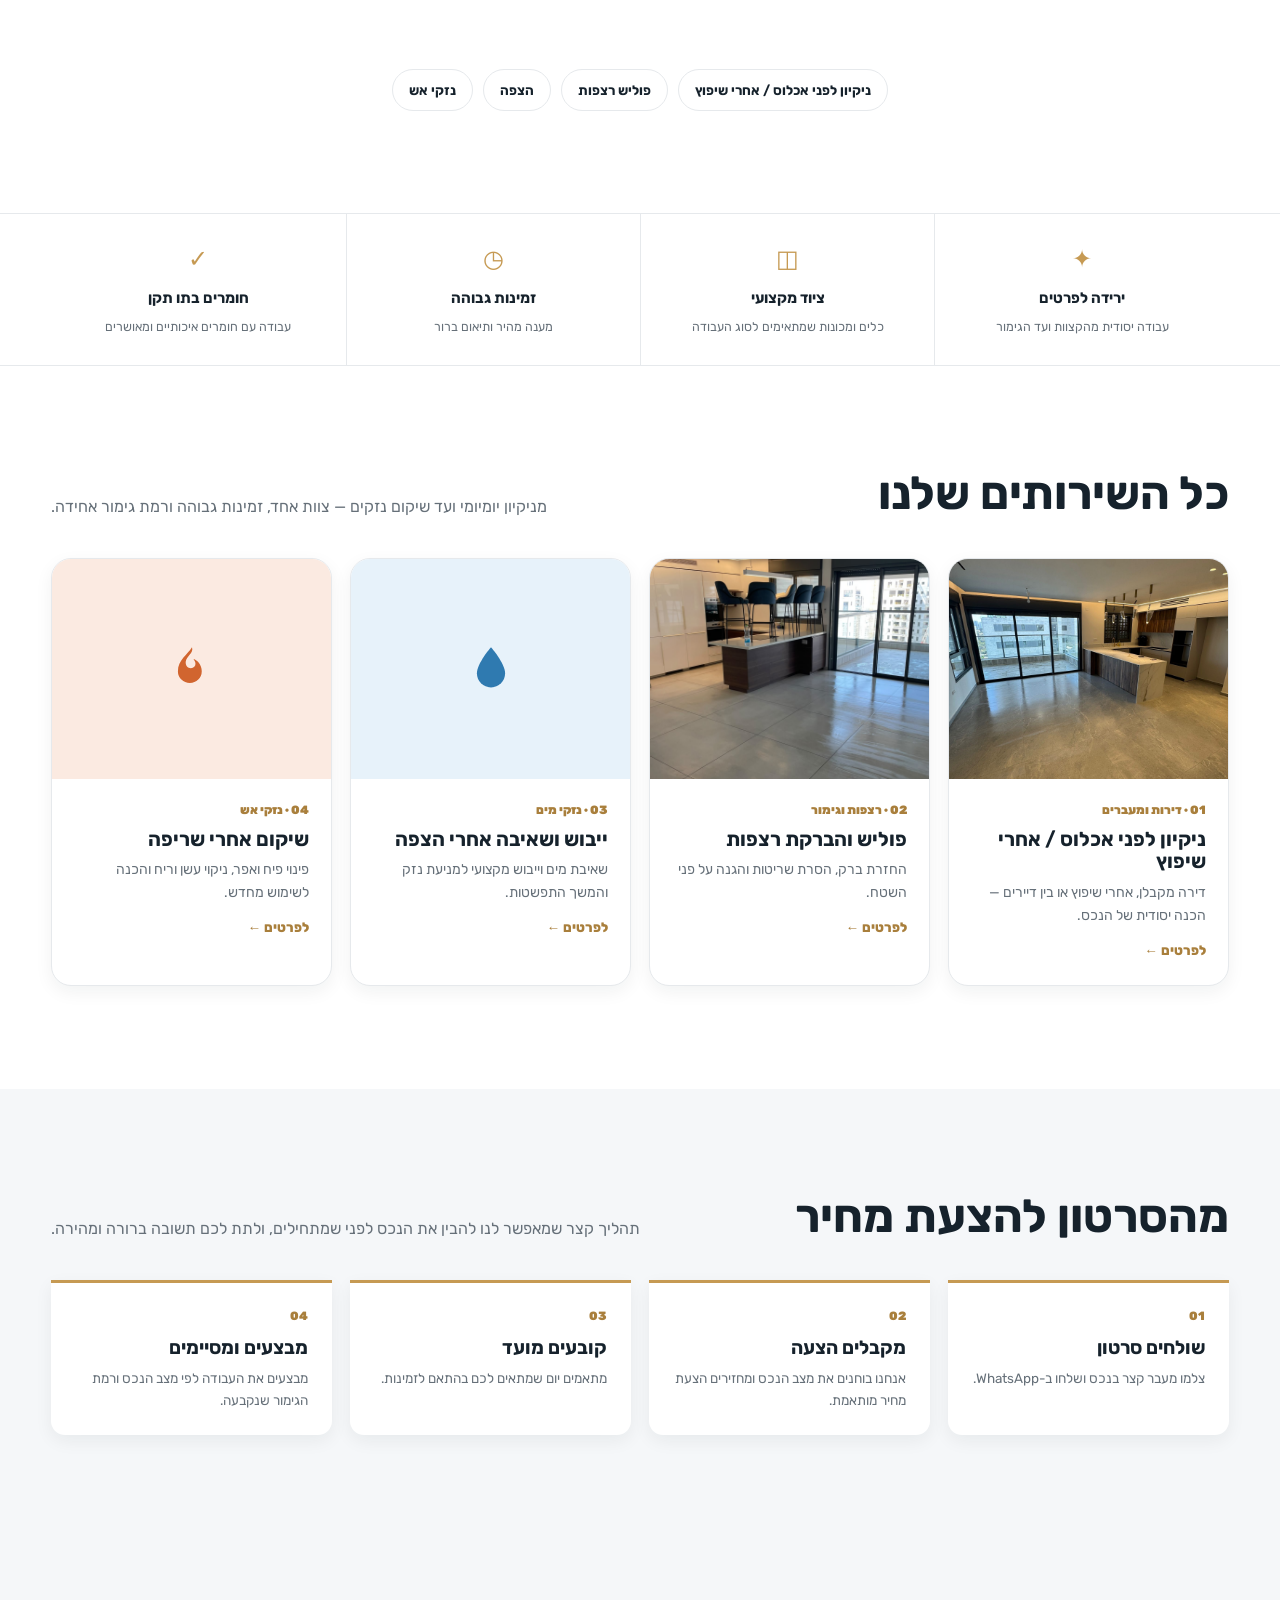
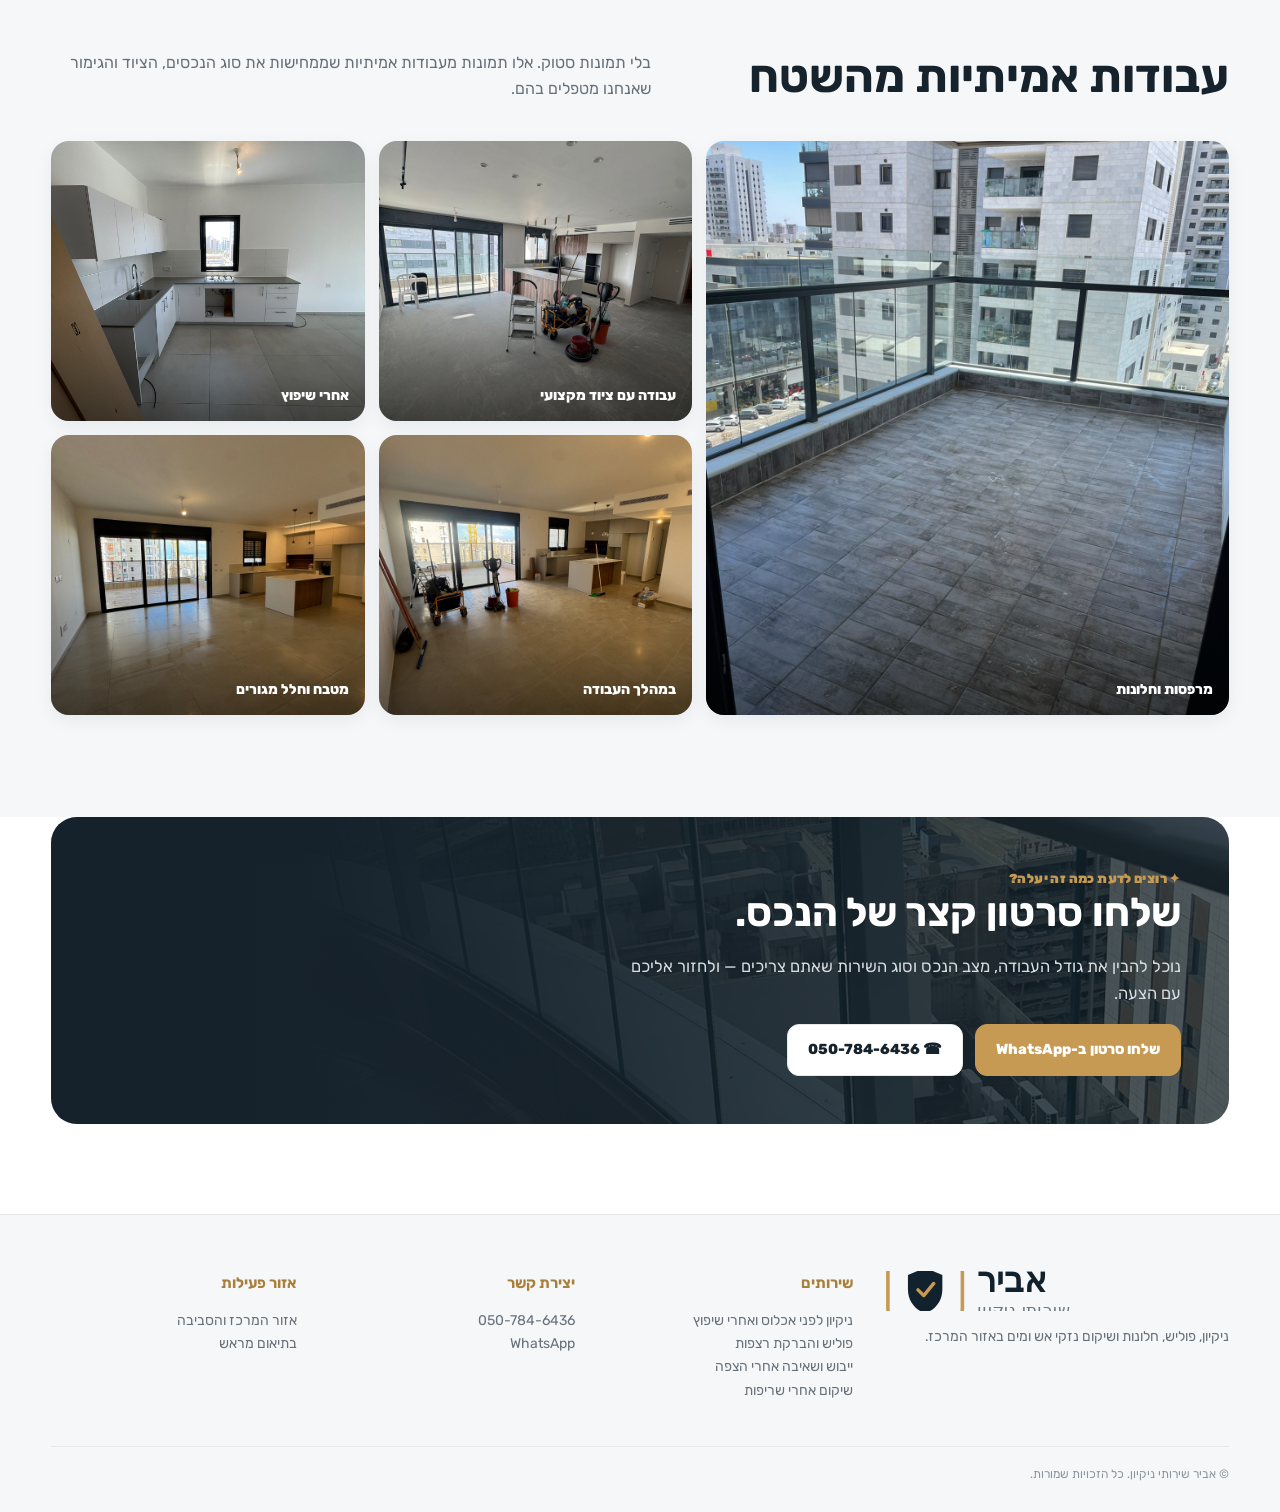
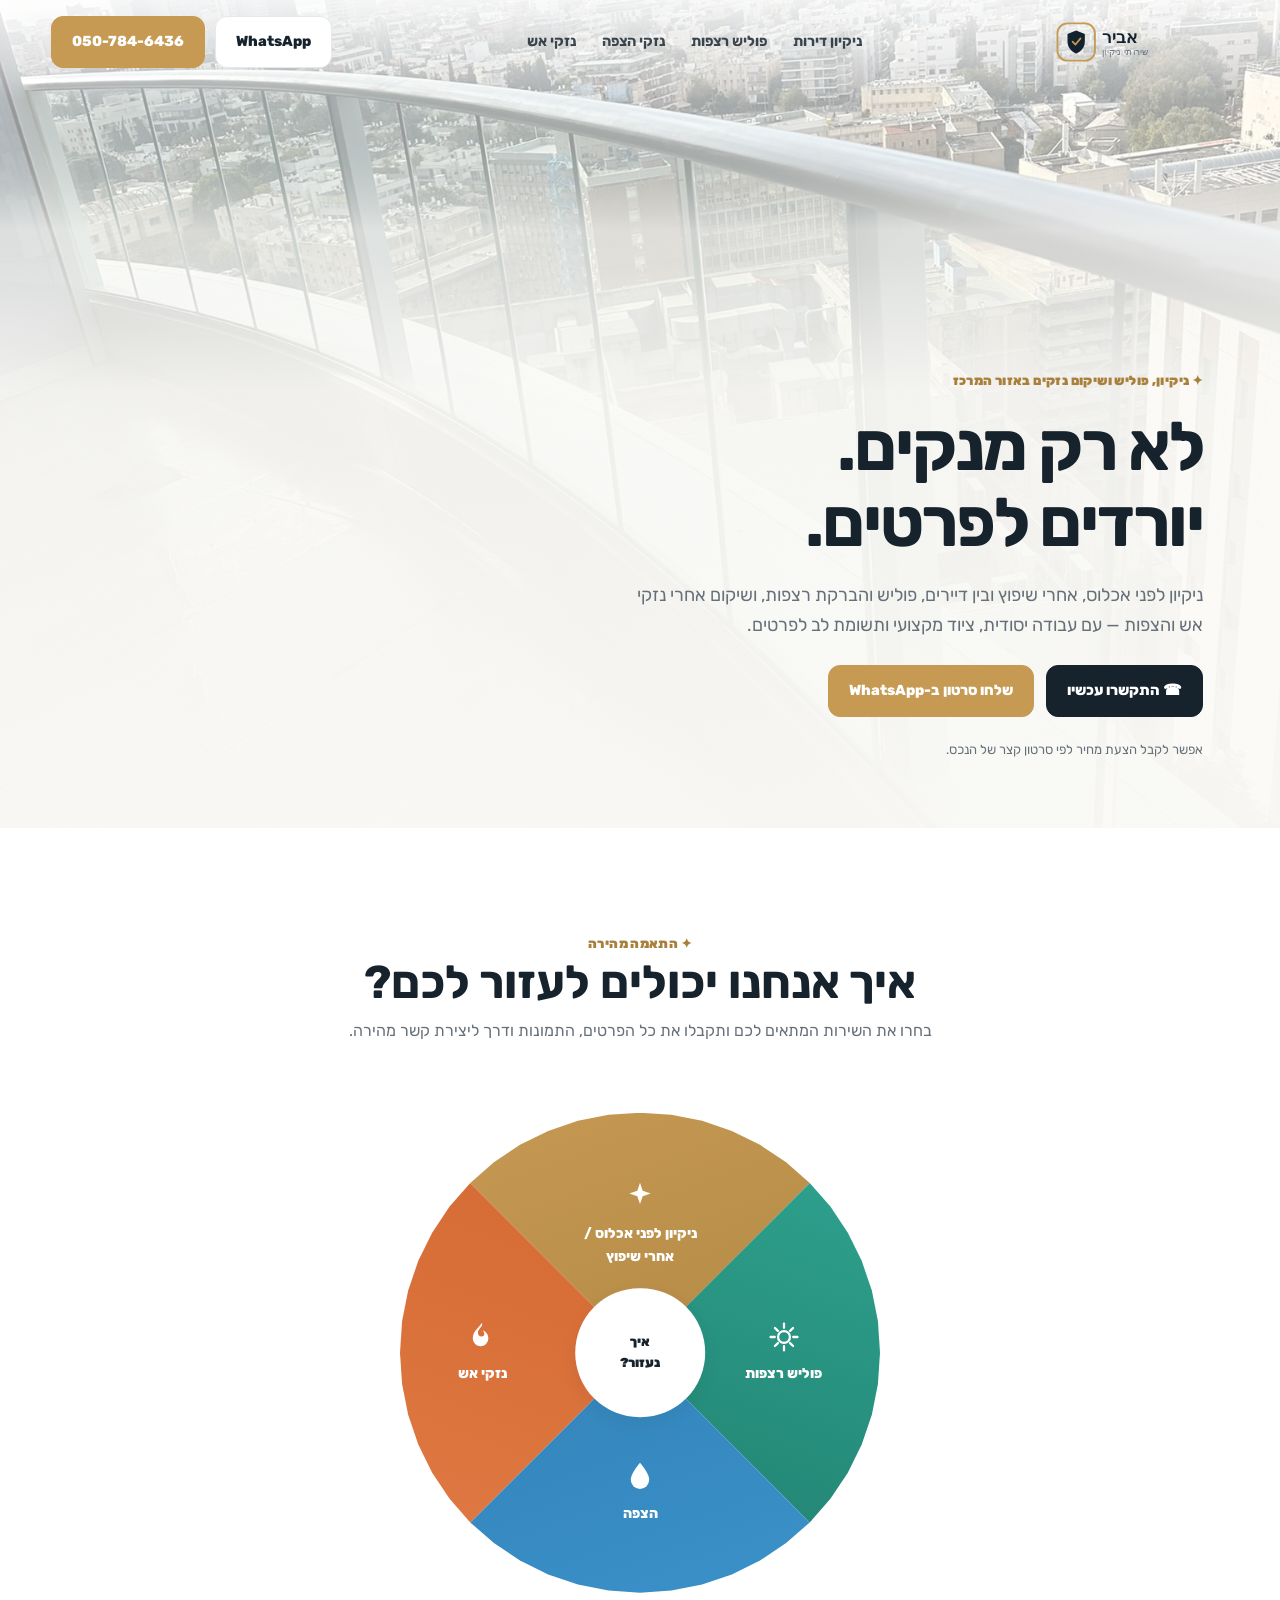
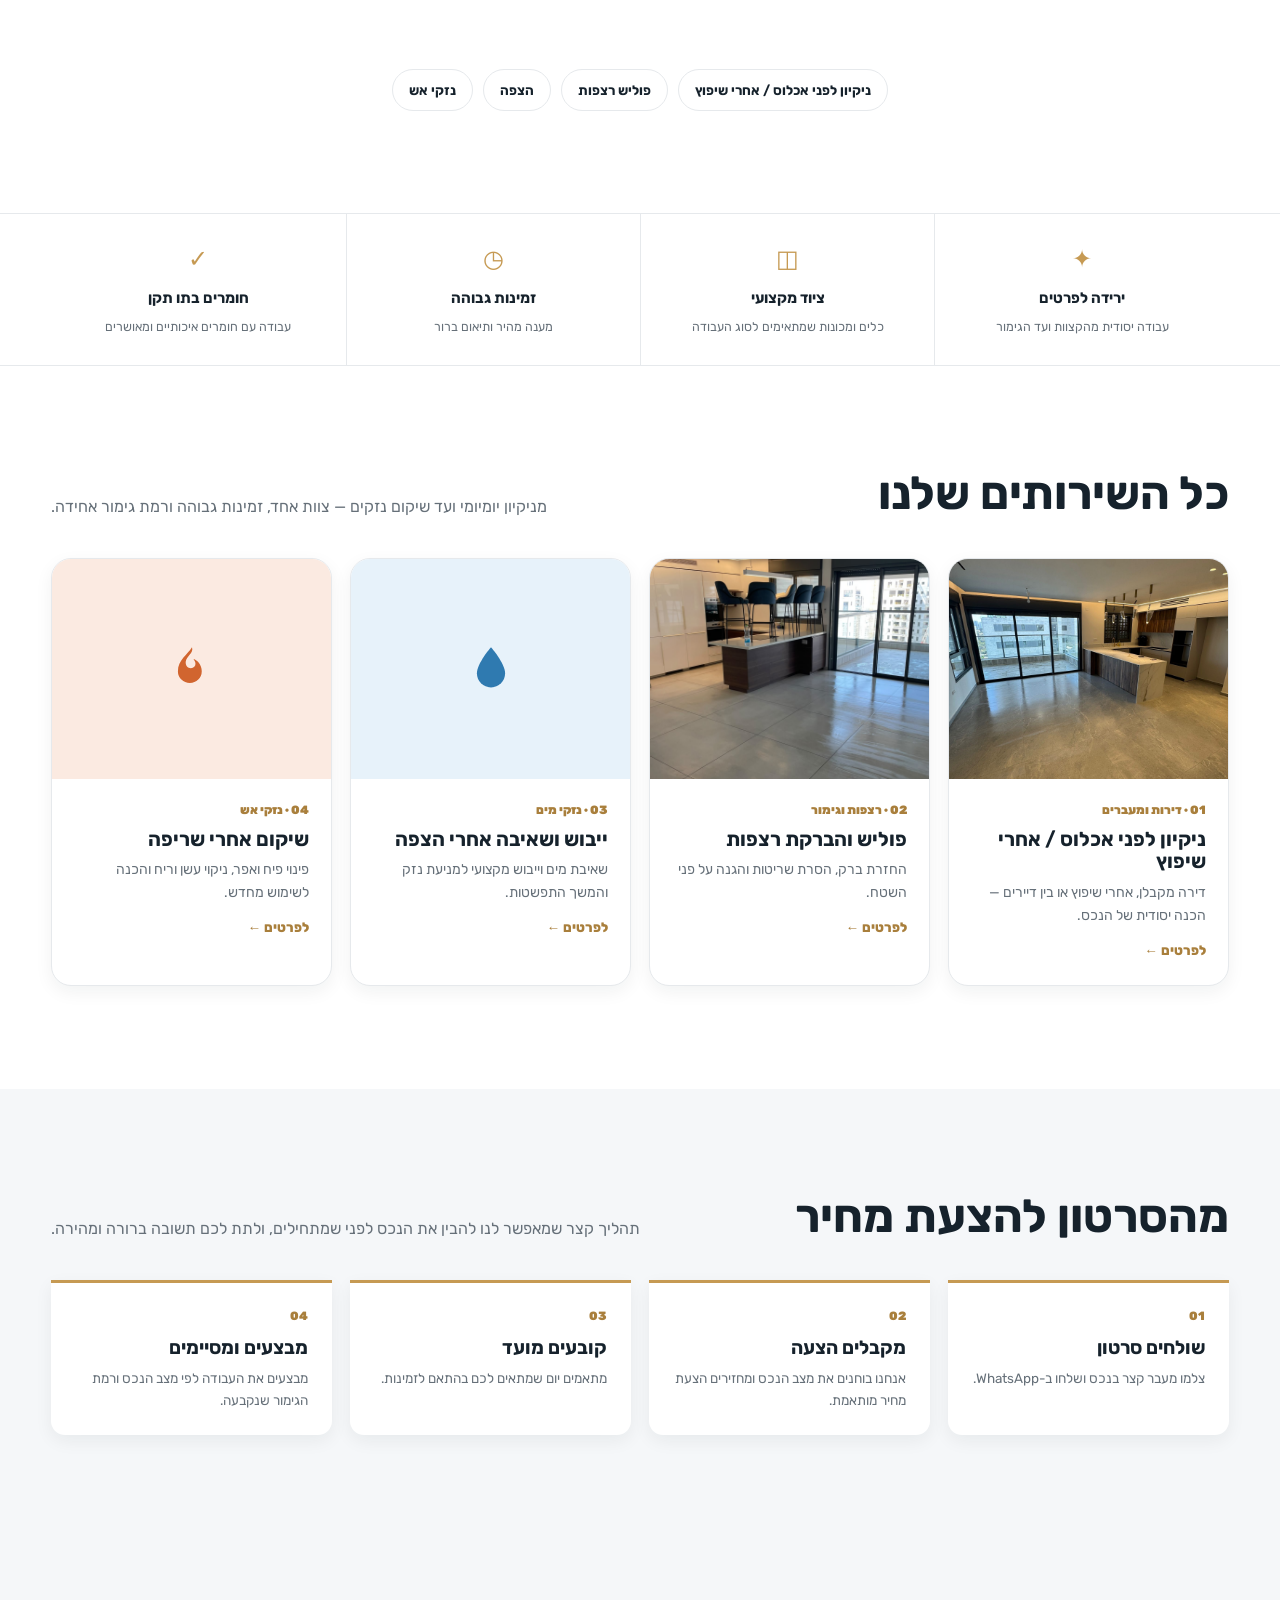
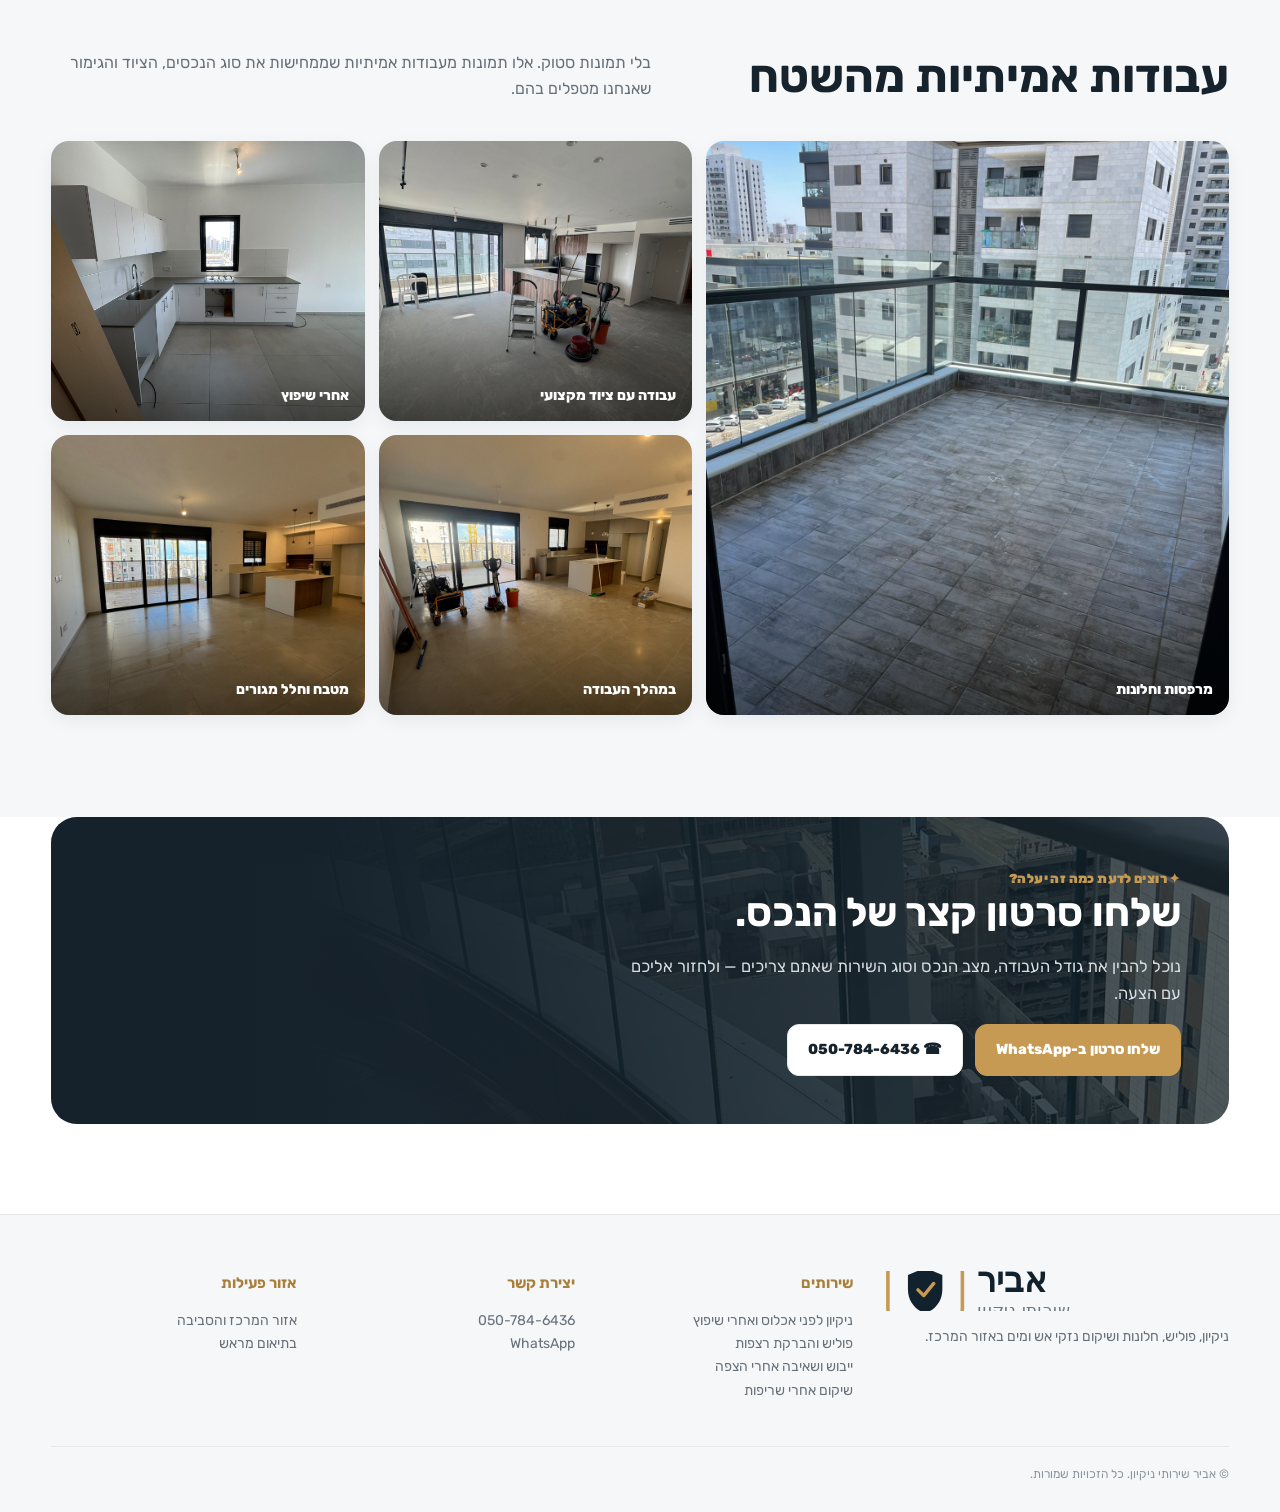
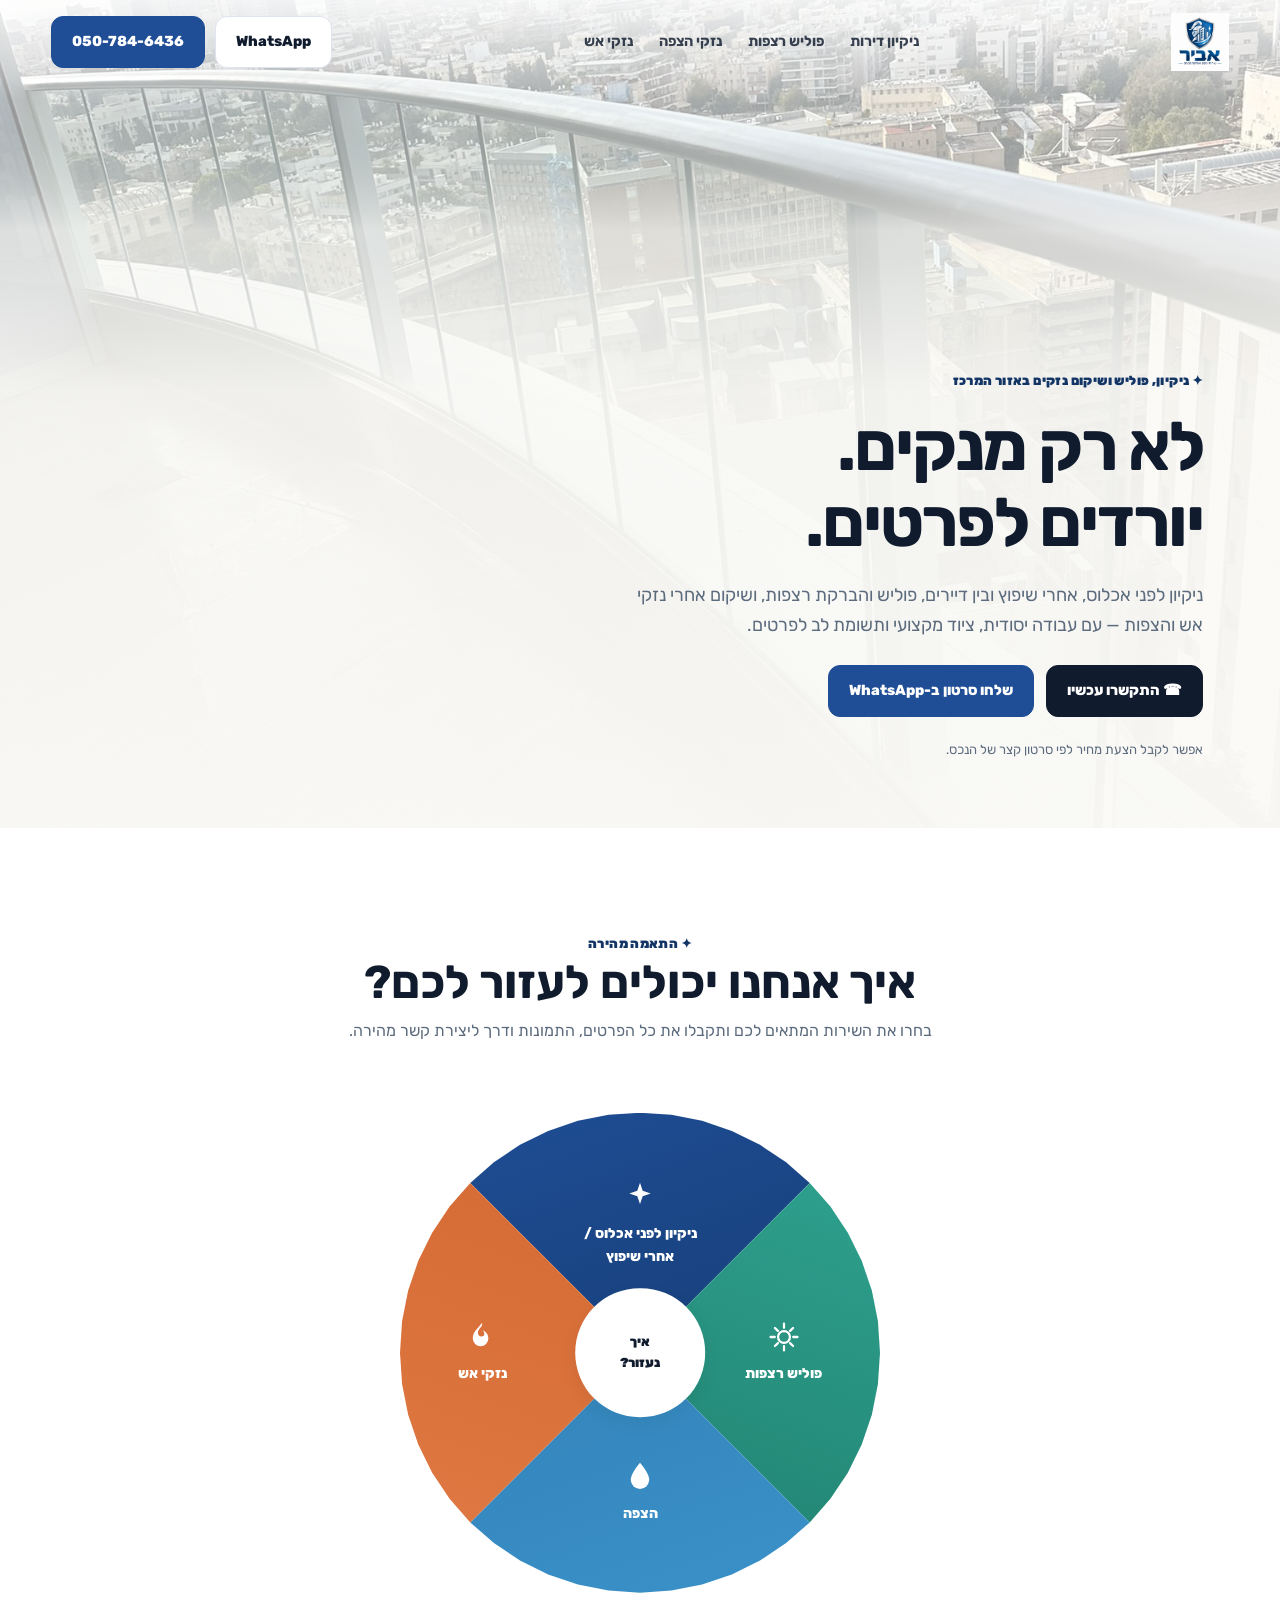
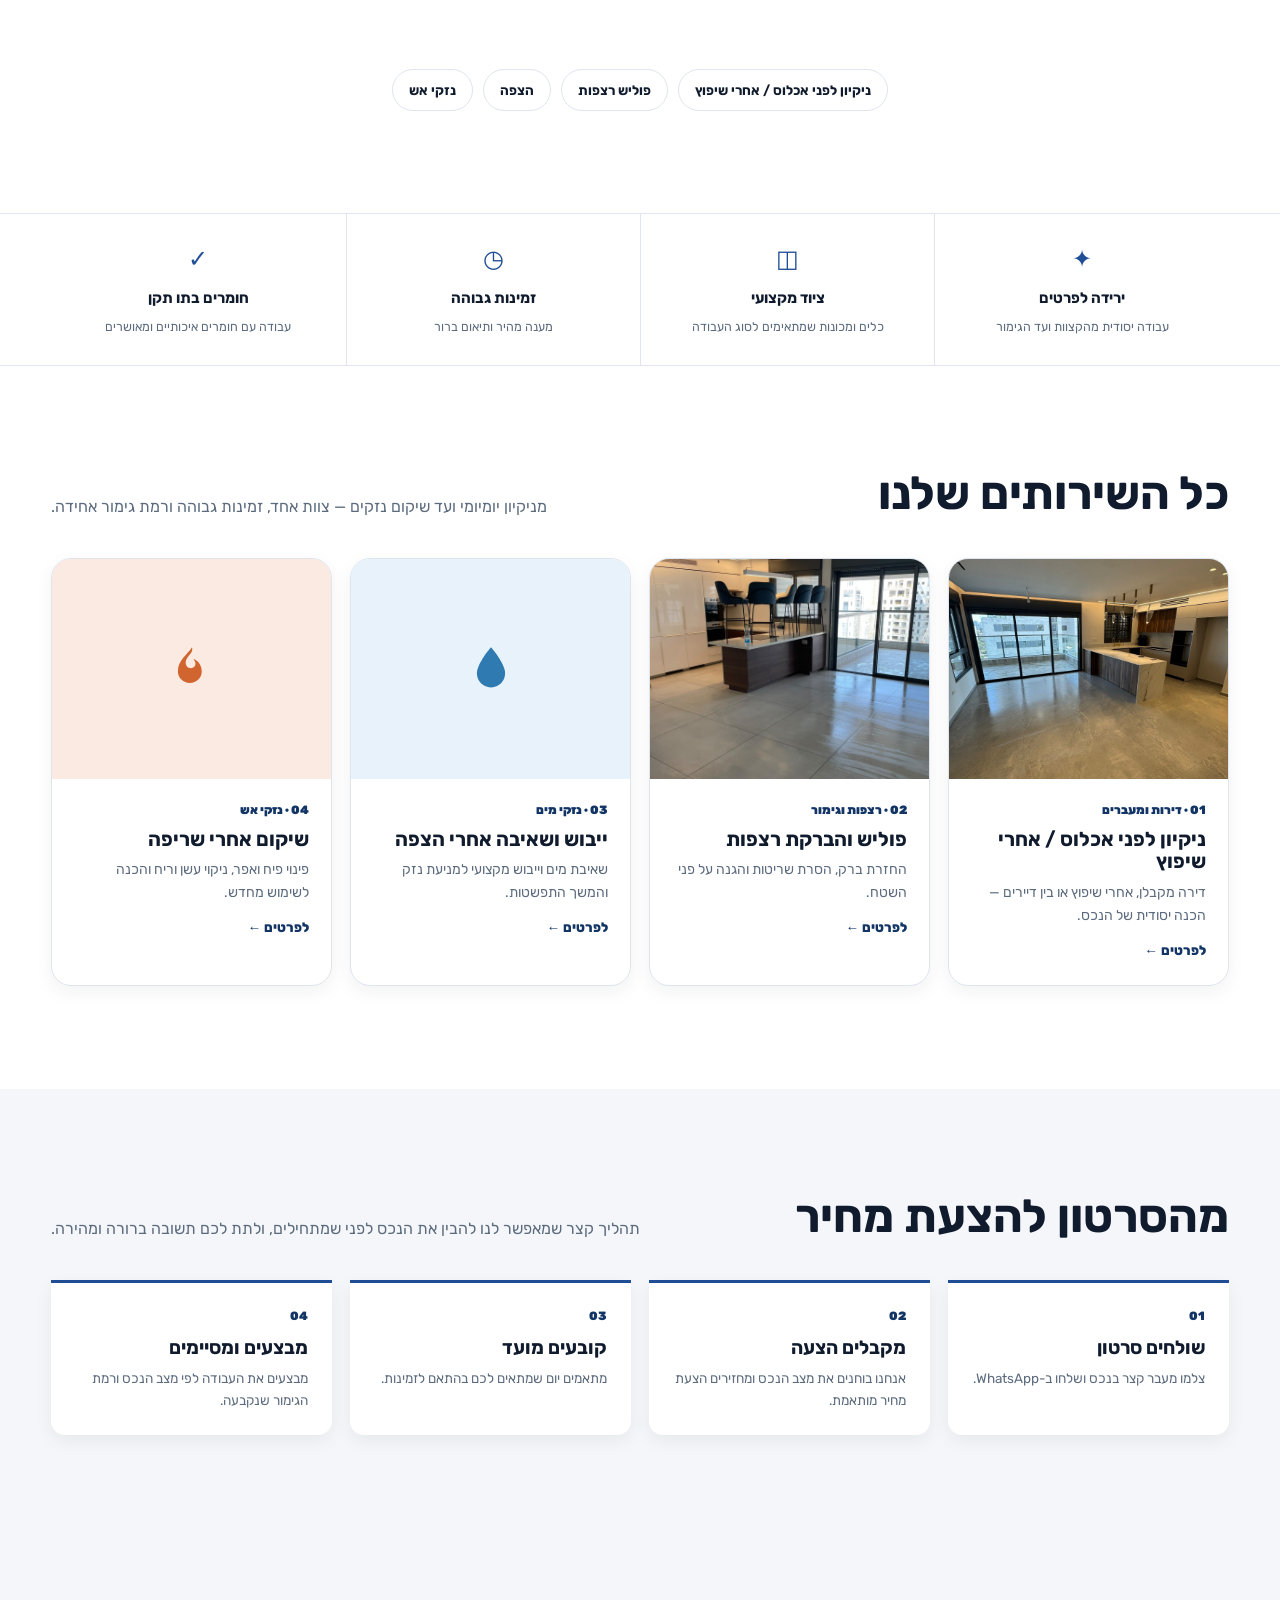
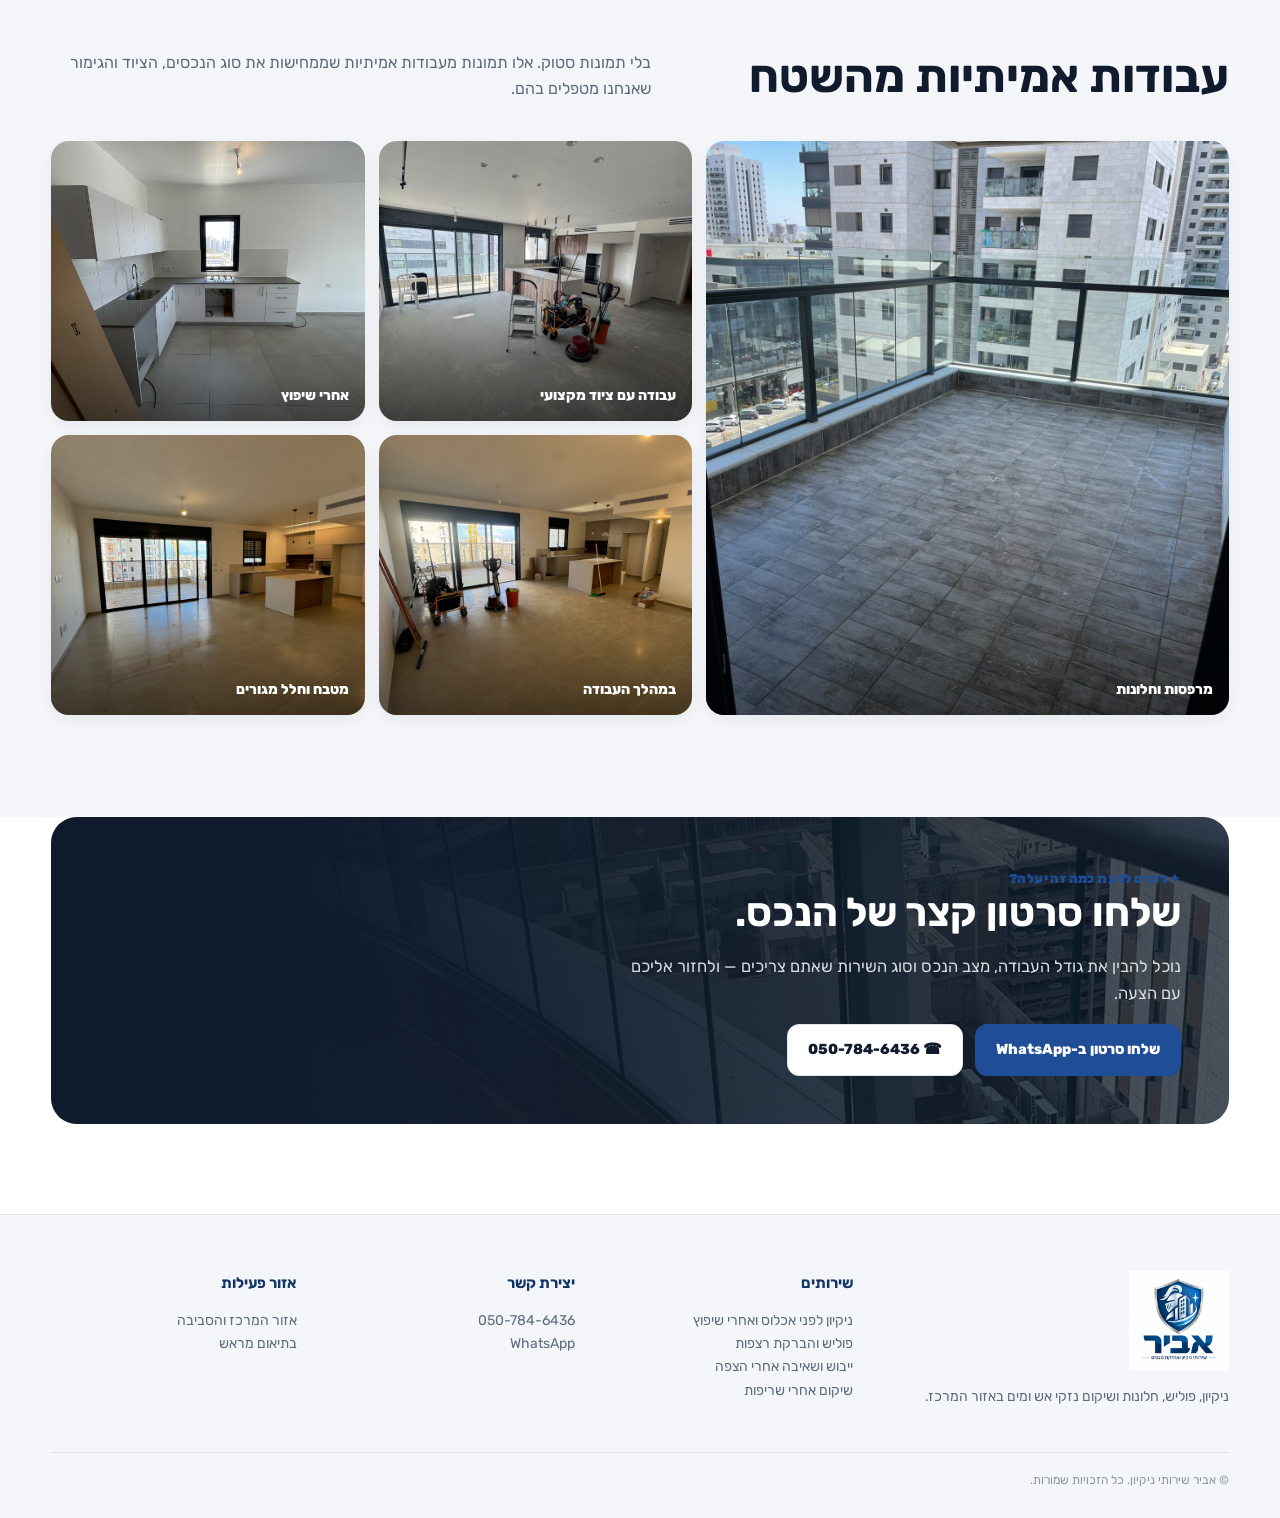
